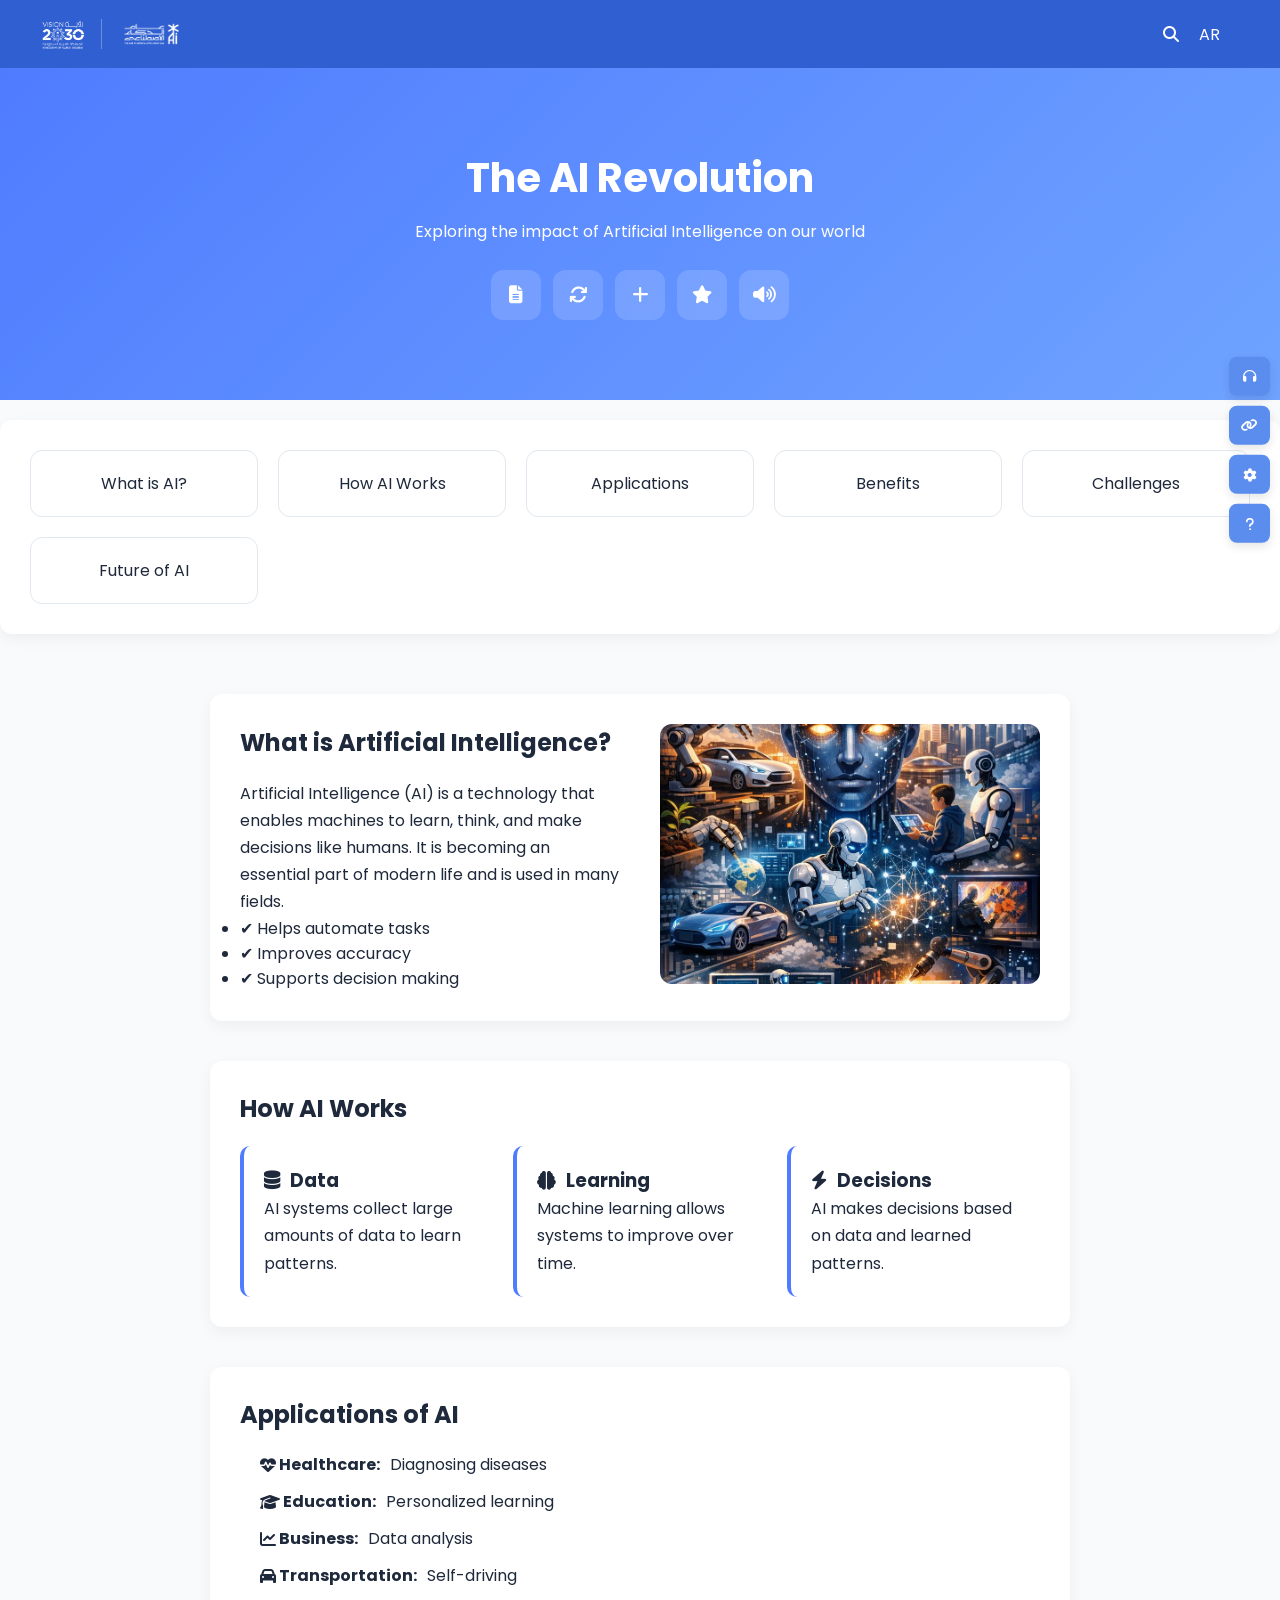
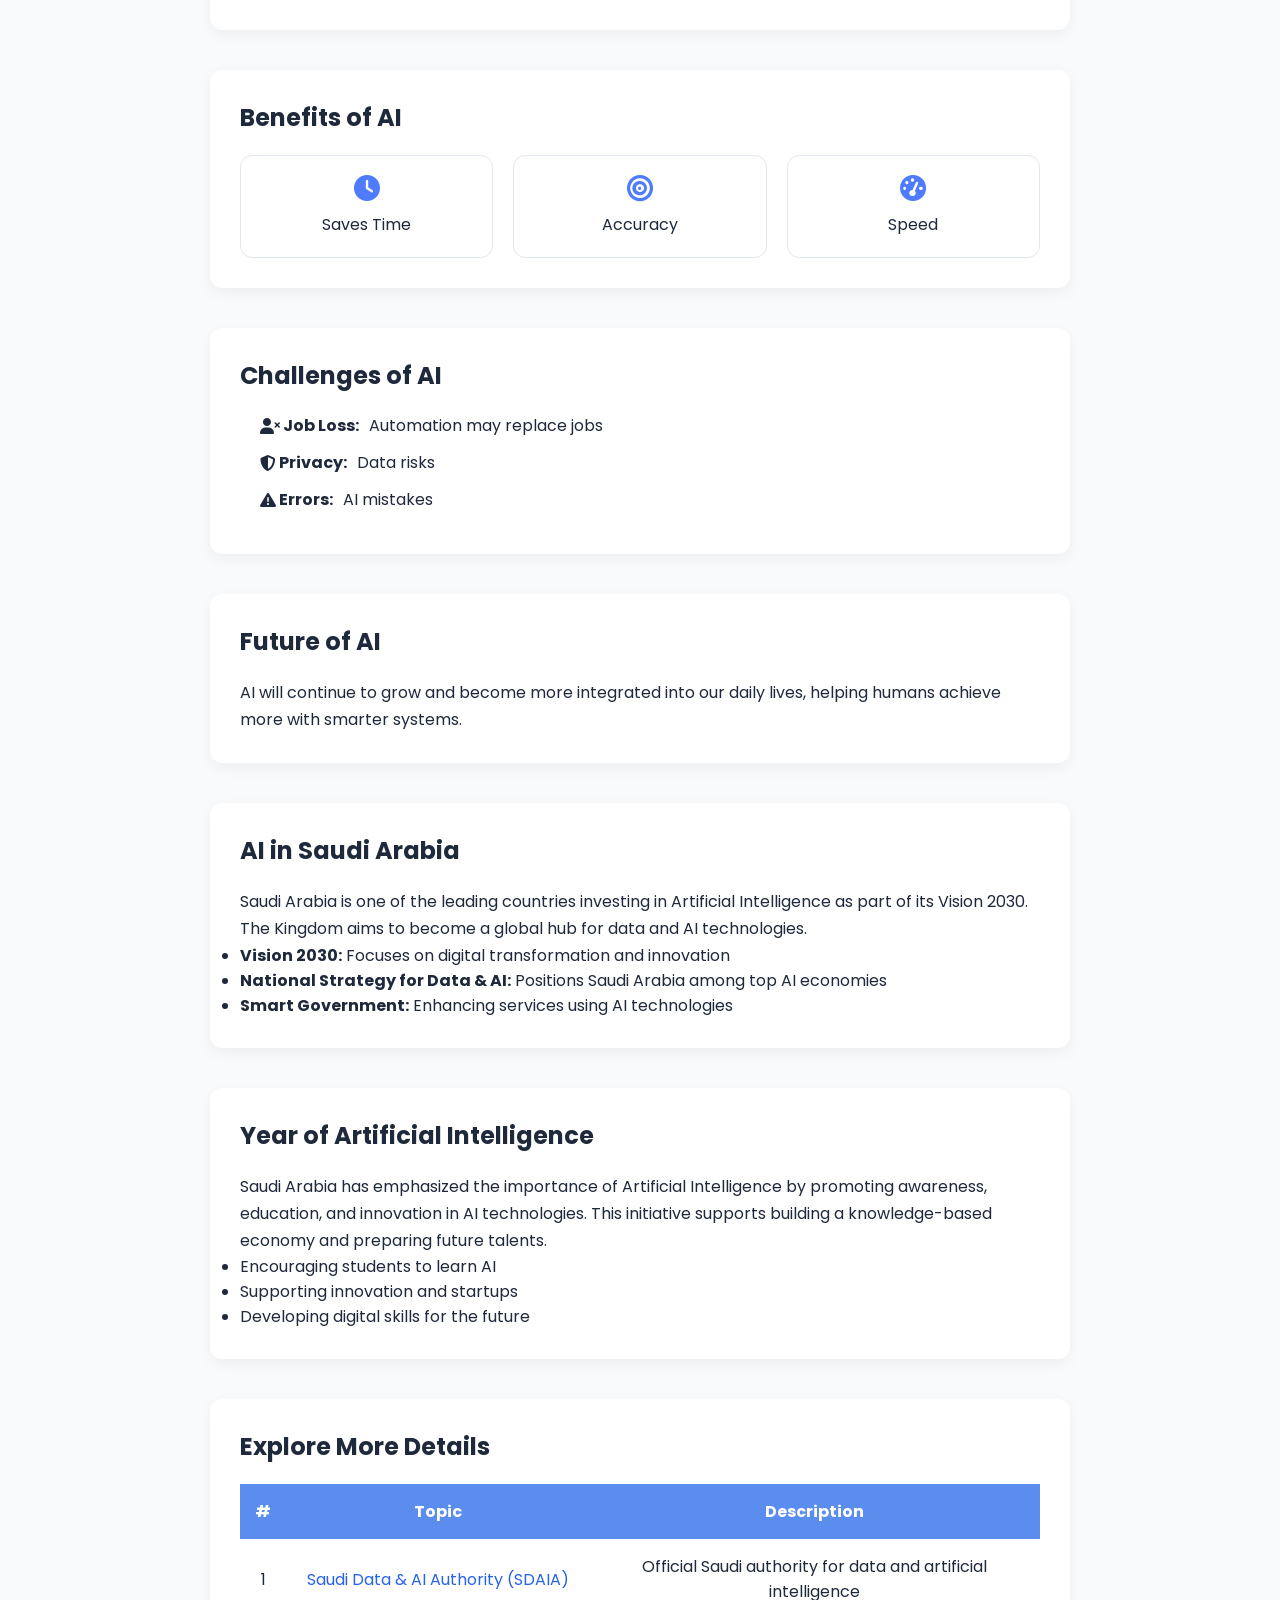
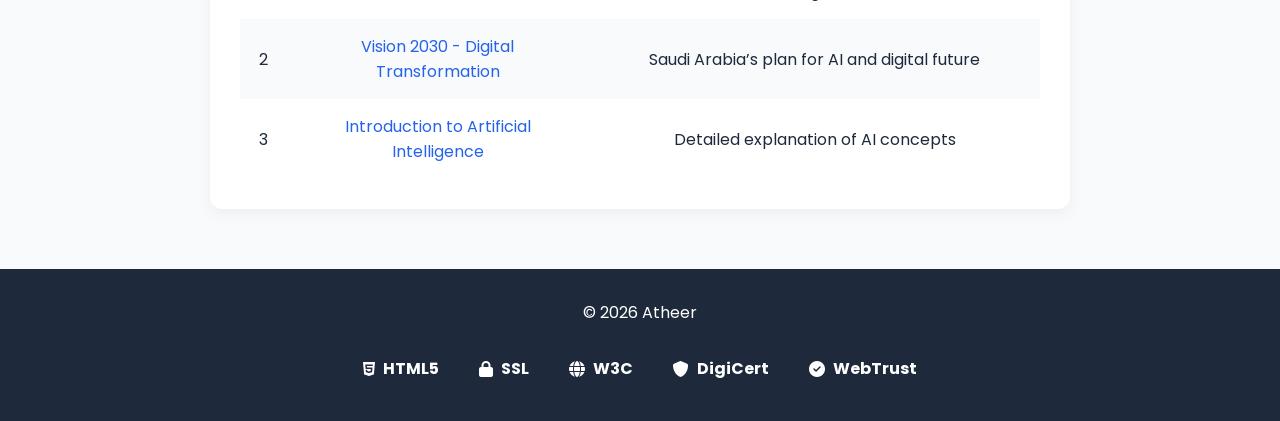
==== article/ai/index.html @ a0fbc79d "I completed the basic lap HTML_CSS modifications" ====
<!DOCTYPE html>
<html lang="en">
<head>
  <meta charset="UTF-8">
  <meta name="viewport" content="width=device-width, initial-scale=1.0">
  <title>The AI Revolution</title>

  <link href="https://fonts.googleapis.com/css2?family=Poppins:wght@300;600&display=swap" rel="stylesheet">
  <link rel="stylesheet" href="https://cdnjs.cloudflare.com/ajax/libs/font-awesome/6.5.0/css/all.min.css">
  <link rel="stylesheet" href="style.css">
</head>

<body>

<nav class="navbar">

  <!-- LEFT: Logos -->
  <div class="nav-left">

    <img src="images/vision-2030.png" class="logo vision">

    <span class="divider"></span>

    <img src="images/ai-logo.png" class="logo ai">
  </div>


  <!-- RIGHT -->
  <div class="nav-right">
        <span class="search">
  <i class="fas fa-search"></i>
</span>
    <span class="lang-toggle">AR</span>
    <div class="menu-icon"></div>
  </div>

</nav>
<!-- HERO -->
<header class="hero">
    <h1>The AI Revolution</h1>
  <p>Exploring the impact of Artificial Intelligence on our world</p>

<div class="toolbar">
<button><i class="fas fa-file-alt"></i></button>
<button><i class="fas fa-sync"></i></button>
<button><i class="fas fa-plus"></i></button>
<button><i class="fas fa-star"></i></button>
<button title="Play audio">
  <i class="fas fa-volume-up"></i>
</button>
</div>

  
</header>

<!-- CARDS (مختصر المقال) -->
<section class="cards">

  <div class="card">What is AI?</div>
  <div class="card">How AI Works</div>
  <div class="card">Applications</div>
  <div class="card">Benefits</div>
  <div class="card">Challenges</div>
  <div class="card">Future of AI</div>

</section>

<!-- CONTENT -->
<main>
    <h2 style="display:none;">AI Article Content</h2>
  <article>
  <!-- 🟣 INTRO (تعريف + صورة) -->
  <section class="intro">

    <div class="intro-text">
      <h2>What is Artificial Intelligence?</h2>
      <p>
        Artificial Intelligence (AI) is a technology that enables machines to
        learn, think, and make decisions like humans. It is becoming an essential
        part of modern life and is used in many fields.
      </p>

      <ul>
        <li>✔ Helps automate tasks</li>
        <li>✔ Improves accuracy</li>
        <li>✔ Supports decision making</li>
      </ul>
    </div>

    <div class="intro-img">
      <img src="images/Ai-photo.jpg" alt="AI illustration showing machine learning concept">
    </div>

  </section>


  <!-- 🟣 HOW AI WORKS -->
  <section class="info-section">
  <h2>How AI Works</h2>

  <div class="info-grid">

    <div class="info-box">
      <h3><i class="fas fa-database"></i> Data</h3>
      <p>AI systems collect large amounts of data to learn patterns.</p>
    </div>

    <div class="info-box">
      <h3><i class="fas fa-brain"></i> Learning</h3>
      <p>Machine learning allows systems to improve over time.</p>
    </div>

    <div class="info-box">
      <h3><i class="fas fa-bolt"></i> Decisions</h3>
      <p>AI makes decisions based on data and learned patterns.</p>
    </div>

  </div>
</section>


  <!-- 🟣 APPLICATIONS -->
<section class="list-section">
  <h2>Applications of AI</h2>

  <ul>
    <li><strong><i class="fas fa-heartbeat"></i> Healthcare:</strong> Diagnosing diseases</li>
    <li><strong><i class="fas fa-graduation-cap"></i> Education:</strong> Personalized learning</li>
    <li><strong><i class="fas fa-chart-line"></i> Business:</strong> Data analysis</li>
    <li><strong><i class="fas fa-car"></i> Transportation:</strong> Self-driving</li>
    </ul>
</section>


  <!-- 🟣 BENEFITS -->
  <section>
  <h2>Benefits of AI</h2>

  <div class="cards overview-cards">
    <div class="card">
      <i class="fas fa-clock"></i>
      <span>Saves Time</span>
    </div>

    <div class="card">
      <i class="fas fa-bullseye"></i>
      <span>Accuracy</span>
    </div>

    <div class="card">
      <i class="fas fa-tachometer-alt"></i>
      <span>Speed</span>
    </div>
  </div>
</section>


  <!-- 🟣 CHALLENGES -->
<section class="list-section">
  <h2>Challenges of AI</h2>

  <ul>
    <li><strong><i class="fas fa-user-times"></i> Job Loss:</strong> Automation may replace jobs</li>

<li><strong><i class="fas fa-shield-alt"></i> Privacy:</strong> Data risks</li>

<li><strong><i class="fas fa-exclamation-triangle"></i> Errors:</strong> AI mistakes</li>
  </ul>
</section>


  <!-- 🟣 FUTURE -->
  <section>
    <h2>Future of AI</h2>
    <p>
      AI will continue to grow and become more integrated into our daily lives,
      helping humans achieve more with smarter systems.
    </p>
  </section>

<section>
  <h2>AI in Saudi Arabia</h2>

  <p>
    Saudi Arabia is one of the leading countries investing in Artificial Intelligence
    as part of its Vision 2030. The Kingdom aims to become a global hub for data
    and AI technologies.
  </p>

  <ul>
    <li><strong>Vision 2030:</strong> Focuses on digital transformation and innovation</li>
    <li><strong>National Strategy for Data & AI:</strong> Positions Saudi Arabia among top AI economies</li>
    <li><strong>Smart Government:</strong> Enhancing services using AI technologies</li>
  </ul>
</section>

<section>
  <h2>Year of Artificial Intelligence</h2>

  <p>
    Saudi Arabia has emphasized the importance of Artificial Intelligence by
    promoting awareness, education, and innovation in AI technologies. This
    initiative supports building a knowledge-based economy and preparing future talents.
  </p>

  <ul>
    <li>Encouraging students to learn AI</li>
    <li>Supporting innovation and startups</li>
    <li>Developing digital skills for the future</li>
  </ul>
</section>

  <!-- 🟣 TABLE (مثل سدايا) -->
  <section class="table-section">

    <h2>Explore More Details</h2>

    <table>
      <thead>
        <tr>
          <th>#</th>
          <th>Topic</th>
          <th>Description</th>
        </tr>
      </thead>

      <tbody>
<tr>
  <td>1</td>
  <td>
    <a href="https://sdaia.gov.sa" target="_blank">
      Saudi Data & AI Authority (SDAIA)
    </a>
  </td>
  <td>Official Saudi authority for data and artificial intelligence</td>
</tr>

<tr>
  <td>2</td>
  <td>
    <a href="https://www.vision2030.gov.sa" target="_blank">
      Vision 2030 - Digital Transformation
    </a>
  </td>
  <td>Saudi Arabia’s plan for AI and digital future</td>
</tr>

<tr>
  <td>3</td>
  <td>
    <a href="ai-details.html">
      Introduction to Artificial Intelligence
    </a>
  </td>
  <td>Detailed explanation of AI concepts</td>
</tr>
      </tbody>
    </table>

  </section>
</article>
</main>



<!-- FOOTER -->
<footer>
  <p>© 2026 Atheer</p>
</footer>


<div class="sidebar">
<button><i class="fas fa-headphones"></i></button>
<button><i class="fas fa-link"></i></button>
<button><i class="fas fa-cog"></i></button>
<button><i class="fas fa-question"></i></button>
</div>

<div class="badges">
<div><i class="fab fa-html5"></i> HTML5</div>
<div><i class="fas fa-lock"></i> SSL</div>
<div><i class="fas fa-globe"></i> W3C</div>
<div><i class="fas fa-shield"></i> DigiCert</div>
<div><i class="fas fa-check-circle"></i> WebTrust</div>
</div>

<script src="script.js"></script>
</body>
</html>
---- article/ai/style.css ----
/* =============================== */
/* RESET */
/* =============================== */
*{
  margin:0;
  padding:0;
  box-sizing:border-box;
}

/* =============================== */
/* BODY */
/* =============================== */
body{
  font-family:'Poppins', sans-serif;
  background:#f8fafc;
  color:#1e293b;
}

/* =============================== */
/* NAVBAR */
/* =============================== */
.navbar{
  background:#2f5fd0;
  box-shadow:0 4px 10px rgba(0,0,0,0.1);
  display:flex;
  align-items:center;
  justify-content:space-between;
  padding:14px 40px;
}

.nav-left{
  display:flex;
  align-items:center;
  gap:14px;
}

.logo{
  object-fit:contain;
  filter: brightness(0) invert(1);
}

.logo.vision{ height:34px; }
.logo.ai{ height:40px; }

.divider{
  width:1px;
  height:30px;
  background:rgba(255,255,255,0.3);
}

.nav-right{
  display:flex;
  align-items:center;
  gap:20px;
  color:white;
}

.search{
  display:flex;
  align-items:center;
  cursor:pointer;
}

.search i{
  color:white;
}

/* =============================== */
/* HERO */
/* =============================== */
.hero{
  position:relative;
  background:linear-gradient(135deg, #4f7cff, #6fa3ff);
  color:white;
  text-align:center;
  padding:80px 20px;
}

.hero h1{
  font-size:40px;
  margin-bottom:10px;
  transition:0.3s;
  cursor:pointer;
}

.hero h1:hover{
  color:#1f63d0;
}

/* =============================== */
/* TOOLBAR */
/* =============================== */
/* نفس تصميم السايدبار */
.toolbar{
  display:flex;
  justify-content:center;
  gap:12px;
  margin-top:25px;
}
.toolbar button{
  width:50px;
  height:50px;
  background:rgba(255,255,255,0.15);
  backdrop-filter:blur(10px);
  border-radius:12px;
  border:none;
  cursor:pointer;
  transition:0.3s;

  display:flex;
  align-items:center;
  justify-content:center;
}
/* الأيقونات */
.toolbar i{
  font-size:18px;
  color:white;
}

/* hover نفس السايدبار */
.toolbar button:hover{
  background:rgba(255,255,255,0.3);
  transform:translateY(-3px) scale(1.05);
}
/* =============================== */
/* CARDS */
/* =============================== */
.cards{
  display:grid;
  grid-template-columns:repeat(auto-fit,minmax(200px,1fr));
  gap:20px;
  margin-top:20px;
}

.card{
  background:#ffffff;
  border:1px solid #e2e8f0;
  padding:20px;
  border-radius:12px;
  text-align:center;
  transition:0.3s;

  display:flex;
  flex-direction:column;
  align-items:center;
  gap:10px;
}

.card:hover{
  transform:translateY(-5px);
}

.card i{
  font-size:26px;
  color:#4f7cff;
  transition:0.3s;
}

.card:hover i{
  transform:scale(1.1);
}

/* =============================== */
/* MAIN */
/* =============================== */
main{
  max-width:900px;
  margin:auto;
  padding:20px;
}

/* =============================== */
/* SECTION (موحد بدل تكرار) */
/* =============================== */
section{
  background:white;
  padding:30px;
  border-radius:12px;
  margin-bottom:40px;
  box-shadow:0 5px 15px rgba(0,0,0,0.05);
}

h2{
  margin-bottom:20px;
}

p{
  line-height:1.7;
}

/* =============================== */
/* INTRO */
/* =============================== */
.intro{
  display:flex;
  align-items:center;
  justify-content:space-between;
  gap:40px;
  flex-wrap:wrap;
}

.intro-text,
.intro-img{
  flex:1;
}

.intro-img img{
  width:100%;
  max-width:450px;
  height:260px;
  object-fit:cover;
  border-radius:12px;
}

/* =============================== */
/* INFO GRID */
/* =============================== */
.info-grid{
  display:grid;
  grid-template-columns:repeat(auto-fit,minmax(250px,1fr));
  gap:20px;
}

.info-box{
  background:#ffffff;
  padding:20px;
  border-radius:10px;
  border-left:4px solid #4f7cff;
}

.info-box h3{
  display:flex;
  align-items:center;
  gap:10px;
}

/* =============================== */
/* LIST */
/* =============================== */
.list-section ul{
  margin-top:10px;
  padding-left:20px;
}

.list-section li{
  display:flex;
  align-items:center;
  gap:10px;
  margin-bottom:12px;
}

/* =============================== */
/* TABLE */
/* =============================== */
.table-section{
  margin-top:40px;
}

table{
  width:100%;
  border-collapse:collapse;
  margin-top:20px;
}

thead{
  background:#5b8def;
  color:white;
}

th, td{
  padding:15px;
  text-align:center;
}

tbody tr:nth-child(even){
  background:#f8fafc;
}

a{
  color:#2563eb;
  text-decoration:none;
  transition:0.3s;
}

a:hover{
  color:#1d4ed8;
}

/* =============================== */
/* IMAGE */
/* =============================== */
.image-section{
  padding:40px;
  text-align:center;
}

.image-section img{
  width:100%;
  max-width:700px;
  height:400px;
  object-fit:cover;
  border-radius:12px;
  transition:0.4s;
}

.image-section img:hover{
  transform:scale(1.05);
}

/* =============================== */
/* SIDEBAR */
/* =============================== */
.sidebar{
  position:fixed;
  right:10px;
  top:50%;
  transform:translateY(-50%);
  display:flex;
  flex-direction:column;
  gap:10px;
}

.sidebar button{
  background:#5b8def;
  color:white;
  border:none;
  padding:12px;
  border-radius:8px;
  cursor:pointer;
  box-shadow:0 4px 10px rgba(0,0,0,0.1);
}

.sidebar button:hover{
  background:#2f5fd0;
}

/* =============================== */
/* FOOTER + BADGES */
/* =============================== */
footer{
  background:#1e293b;
  color:white;
  text-align:center;
  padding:30px 20px 10px;
}

.badges{
  display:flex;
  justify-content:center;
  gap:40px;
  padding:20px 0 40px;
  background:#1e293b;
  color:white;
  font-weight:bold;
  flex-wrap:wrap;
  
  border-radius:0; /* يلغي التدوير */
}


.badges div{
  display:flex;
  align-items:center;
  gap:8px;
}

/* =============================== */
/* ICON FIX */
/* =============================== */
i{
  display:inline-block;
  vertical-align:middle;
  
}

@media (max-width:768px){

  .intro{
    flex-direction:column;
    text-align:center;
  }

  .cards{
    grid-template-columns:1fr;
  }

  .navbar{
    padding:10px 20px;
  }

  .hero h1{
    font-size:26px;
  }

  .hero p{
    font-size:14px;
  }

  section{
    padding:20px;
  }
}
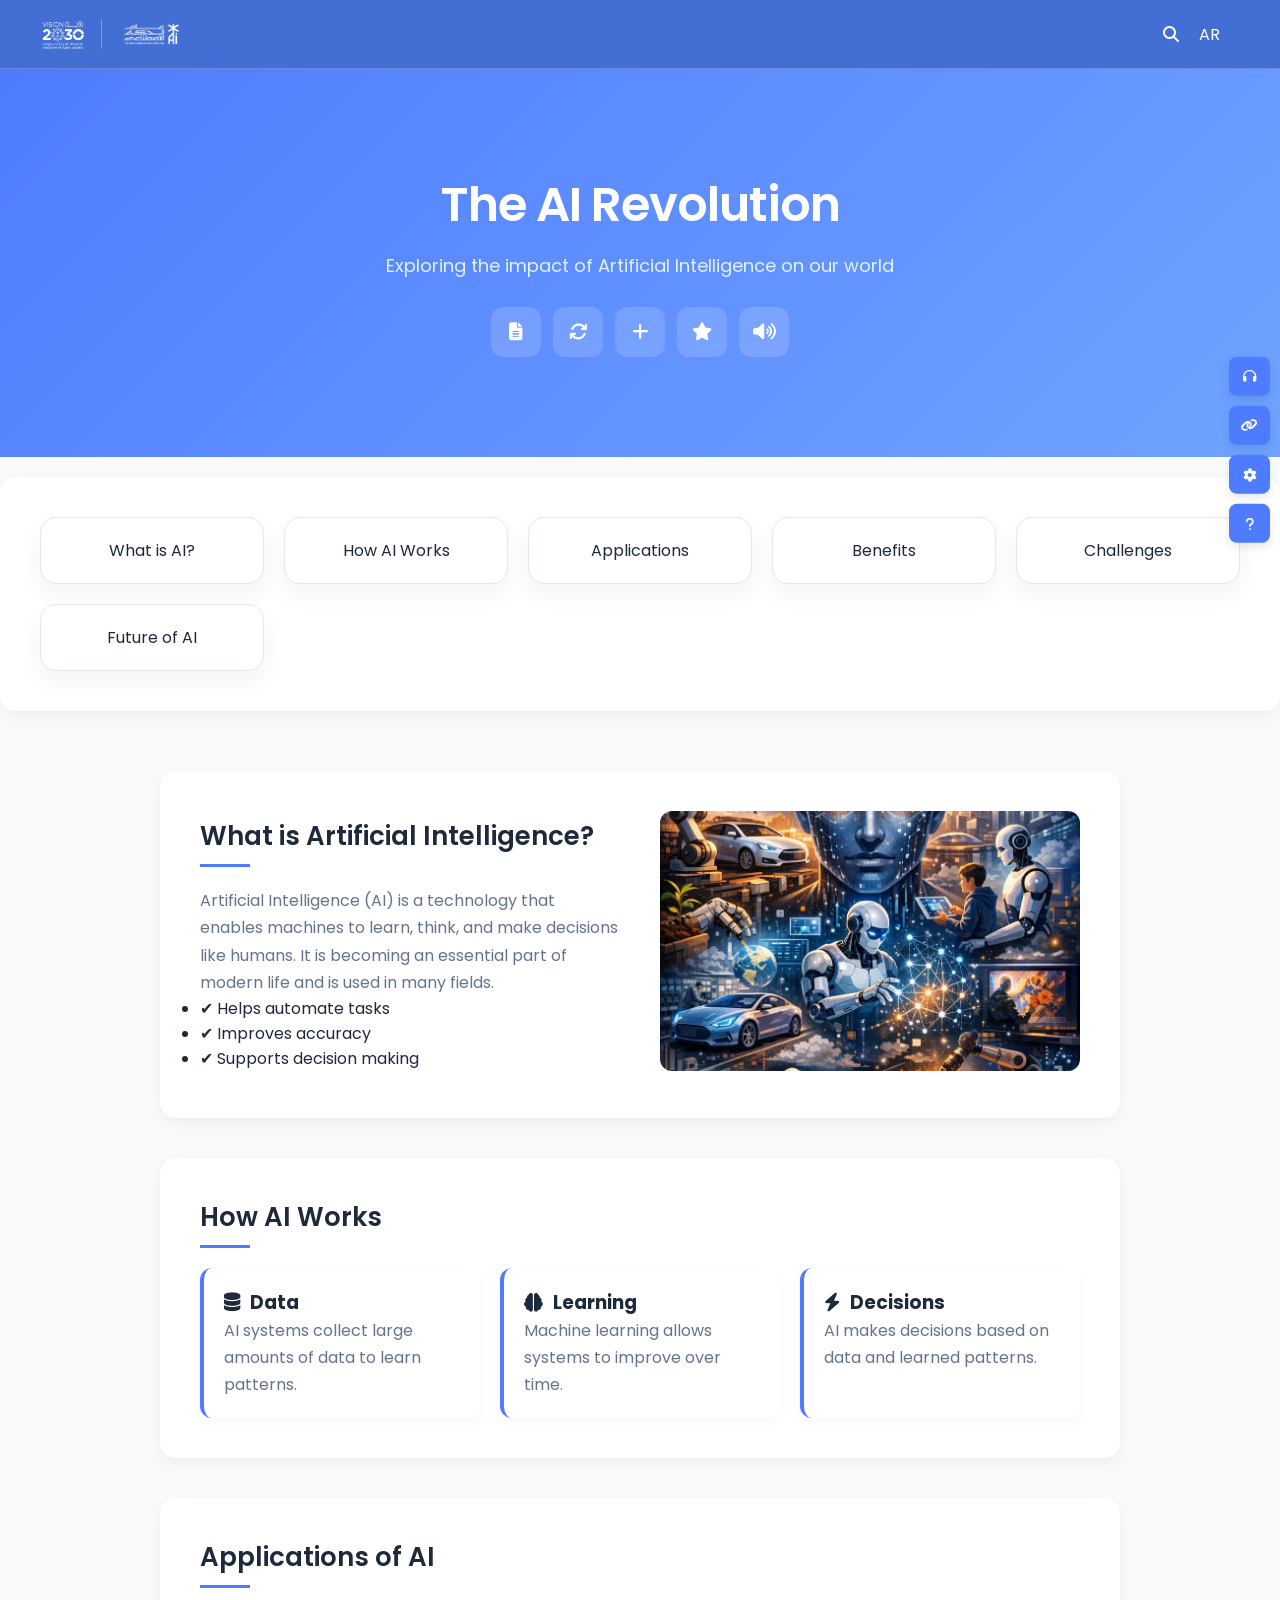
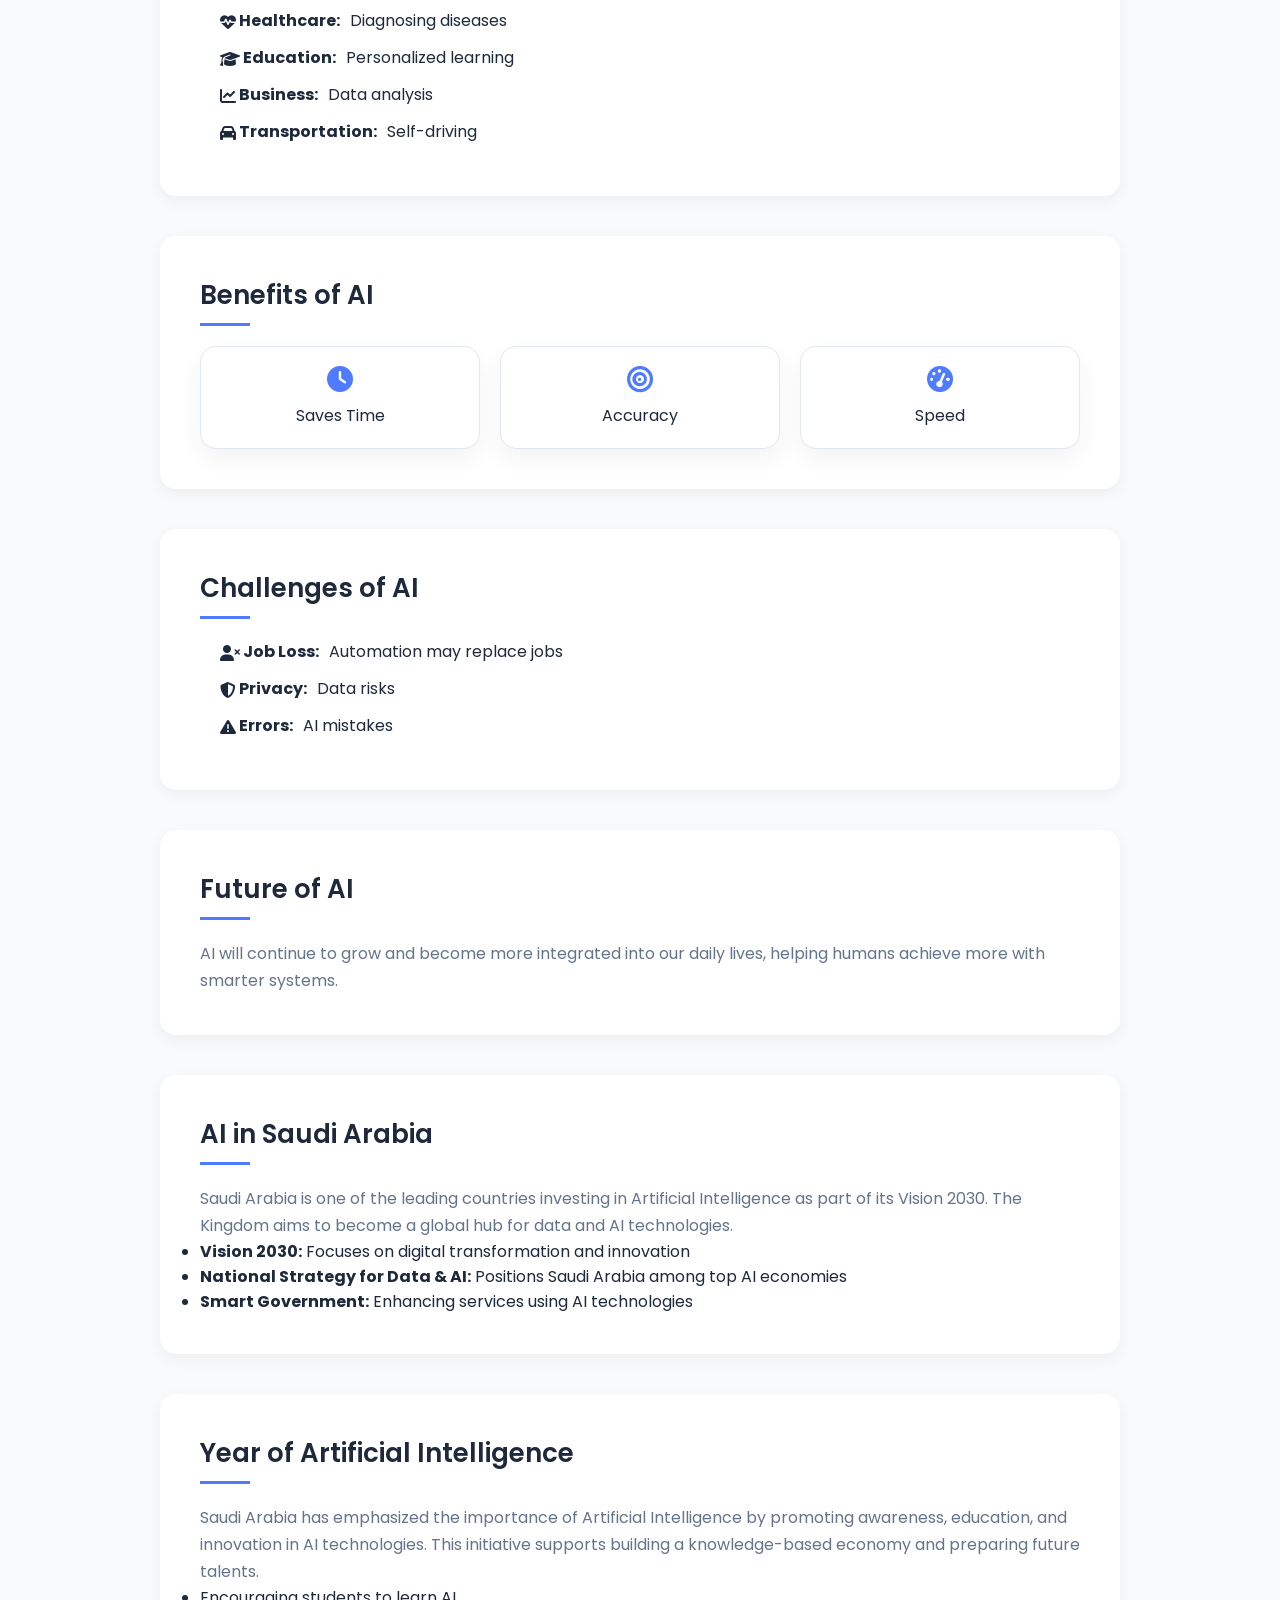
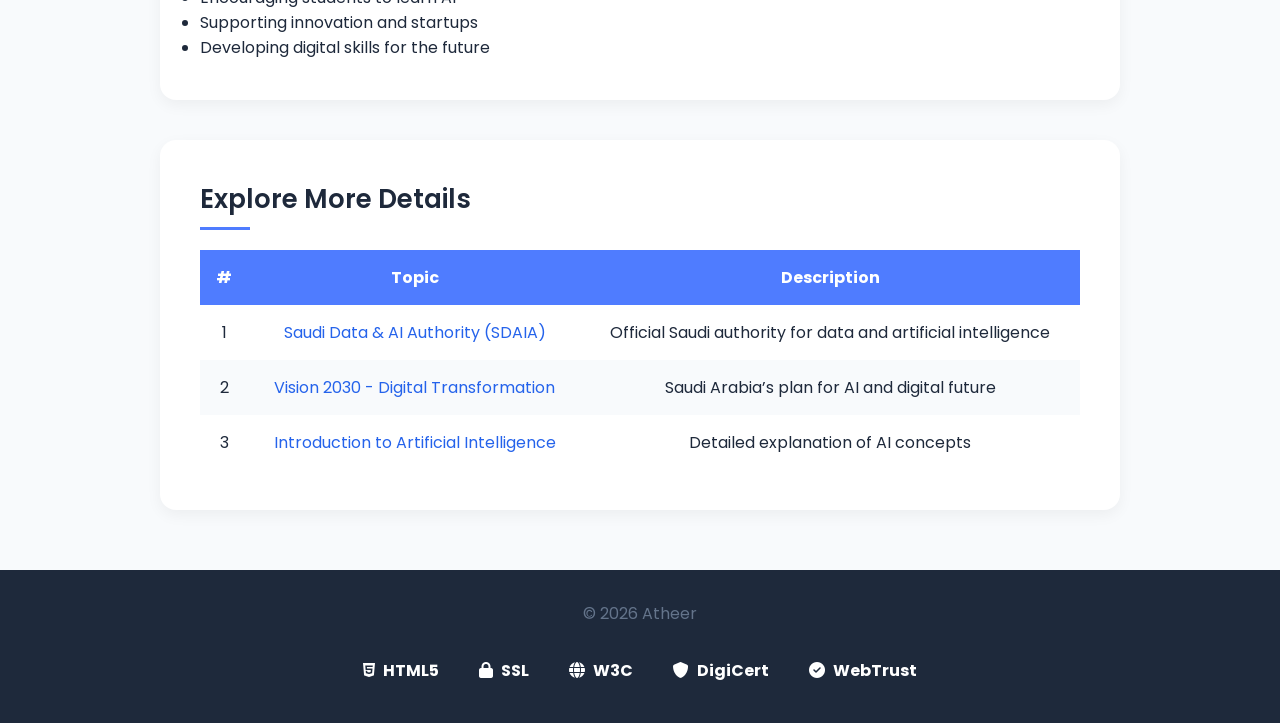
==== commit be3905e2: "Final CV project: added download CV button, fixed file paths, improved layout, and completed HTML/CS" ====
--- a/article/ai/index.html
+++ b/article/ai/index.html
@@ -69,7 +69,7 @@
 <main>
     <h2 style="display:none;">AI Article Content</h2>
   <article>
-  <!-- 🟣 INTRO (تعريف + صورة) -->
+  <!-- INTRO (تعريف + صورة) -->
   <section class="intro">
 
     <div class="intro-text">
@@ -94,7 +94,7 @@
   </section>
 
 
-  <!-- 🟣 HOW AI WORKS -->
+  <!--  HOW AI WORKS -->
   <section class="info-section">
   <h2>How AI Works</h2>
 
@@ -119,7 +119,7 @@
 </section>
 
 
-  <!-- 🟣 APPLICATIONS -->
+  <!--  APPLICATIONS -->
 <section class="list-section">
   <h2>Applications of AI</h2>
 
@@ -132,7 +132,7 @@
 </section>
 
 
-  <!-- 🟣 BENEFITS -->
+  <!--  BENEFITS -->
   <section>
   <h2>Benefits of AI</h2>
 
@@ -155,7 +155,7 @@
 </section>
 
 
-  <!-- 🟣 CHALLENGES -->
+  <!--  CHALLENGES -->
 <section class="list-section">
   <h2>Challenges of AI</h2>
 
@@ -169,7 +169,7 @@
 </section>
 
 
-  <!-- 🟣 FUTURE -->
+  <!--  FUTURE -->
   <section>
     <h2>Future of AI</h2>
     <p>
@@ -210,7 +210,7 @@
   </ul>
 </section>
 
-  <!-- 🟣 TABLE (مثل سدايا) -->
+  <!--  TABLE  -->
   <section class="table-section">
 
     <h2>Explore More Details</h2>
--- a/article/ai/style.css
+++ b/article/ai/style.css
@@ -8,19 +8,40 @@
 }
 
 /* =============================== */
+/* ROOT  */
+/* =============================== */
+:root{
+  --primary:#4f7cff;
+  --primary-soft:#dbeafe;
+  --primary-dark:#2f5fd0;
+
+  --bg:#f8fafc;
+  --card:#ffffff;
+  --border:#e2e8f0;
+
+  --text:#1e293b;
+  --text-light:#64748b;
+
+  --footer:#1e293b;
+}
+
+/* =============================== */
 /* BODY */
 /* =============================== */
 body{
   font-family:'Poppins', sans-serif;
-  background:#f8fafc;
-  color:#1e293b;
+  background:var(--bg);
+  color:var(--text);
 }
 
 /* =============================== */
 /* NAVBAR */
 /* =============================== */
 .navbar{
-  background:#2f5fd0;
+  background:rgba(47,95,208,0.9);
+  backdrop-filter:blur(10px);
+  border-bottom:1px solid rgba(255,255,255,0.2);
+
   box-shadow:0 4px 10px rgba(0,0,0,0.1);
   display:flex;
   align-items:center;
@@ -73,11 +94,13 @@
   background:linear-gradient(135deg, #4f7cff, #6fa3ff);
   color:white;
   text-align:center;
-  padding:80px 20px;
+  padding:100px 20px;
 }
 
 .hero h1{
-  font-size:40px;
+  font-size:48px;
+  font-weight:600;
+  letter-spacing:-1px;
   margin-bottom:10px;
   transition:0.3s;
   cursor:pointer;
@@ -87,16 +110,21 @@
   color:#1f63d0;
 }
 
+.hero p{
+  font-size:18px;
+  color:#e0f2fe;
+}
+
 /* =============================== */
 /* TOOLBAR */
 /* =============================== */
-/* نفس تصميم السايدبار */
 .toolbar{
   display:flex;
   justify-content:center;
   gap:12px;
   margin-top:25px;
 }
+
 .toolbar button{
   width:50px;
   height:50px;
@@ -111,17 +139,17 @@
   align-items:center;
   justify-content:center;
 }
-/* الأيقونات */
+
 .toolbar i{
   font-size:18px;
   color:white;
 }
 
-/* hover نفس السايدبار */
 .toolbar button:hover{
   background:rgba(255,255,255,0.3);
   transform:translateY(-3px) scale(1.05);
 }
+
 /* =============================== */
 /* CARDS */
 /* =============================== */
@@ -133,10 +161,10 @@
 }
 
 .card{
-  background:#ffffff;
-  border:1px solid #e2e8f0;
+  background:var(--card);
+  border:1px solid var(--border);
   padding:20px;
-  border-radius:12px;
+  border-radius:16px;
   text-align:center;
   transition:0.3s;
 
@@ -144,15 +172,18 @@
   flex-direction:column;
   align-items:center;
   gap:10px;
+
+  box-shadow:0 10px 25px rgba(0,0,0,0.05);
 }
 
 .card:hover{
-  transform:translateY(-5px);
+  transform:translateY(-5px) scale(1.02);
+  box-shadow:0 15px 30px rgba(0,0,0,0.08);
 }
 
 .card i{
   font-size:26px;
-  color:#4f7cff;
+  color:var(--primary);
   transition:0.3s;
 }
 
@@ -164,28 +195,31 @@
 /* MAIN */
 /* =============================== */
 main{
-  max-width:900px;
+  max-width:1000px;
   margin:auto;
   padding:20px;
 }
 
 /* =============================== */
-/* SECTION (موحد بدل تكرار) */
+/* SECTION */
 /* =============================== */
 section{
   background:white;
-  padding:30px;
-  border-radius:12px;
+  padding:40px;
+  border-radius:16px;
   margin-bottom:40px;
   box-shadow:0 5px 15px rgba(0,0,0,0.05);
 }
 
 h2{
   margin-bottom:20px;
+  font-size:26px;
+  font-weight:600;
 }
 
 p{
   line-height:1.7;
+  color:var(--text-light);
 }
 
 /* =============================== */
@@ -222,10 +256,17 @@
 }
 
 .info-box{
-  background:#ffffff;
+  background:var(--card);
   padding:20px;
-  border-radius:10px;
-  border-left:4px solid #4f7cff;
+  border-radius:12px;
+  border-left:4px solid var(--primary);
+
+  box-shadow:0 5px 15px rgba(0,0,0,0.03);
+  transition:0.3s;
+}
+
+.info-box:hover{
+  transform:translateY(-4px);
 }
 
 .info-box h3{
@@ -263,7 +304,7 @@
 }
 
 thead{
-  background:#5b8def;
+  background:var(--primary);
   color:white;
 }
 
@@ -321,7 +362,7 @@
 }
 
 .sidebar button{
-  background:#5b8def;
+  background:var(--primary);
   color:white;
   border:none;
   padding:12px;
@@ -331,14 +372,14 @@
 }
 
 .sidebar button:hover{
-  background:#2f5fd0;
+  background:var(--primary-dark);
 }
 
 /* =============================== */
 /* FOOTER + BADGES */
 /* =============================== */
 footer{
-  background:#1e293b;
+  background:var(--footer);
   color:white;
   text-align:center;
   padding:30px 20px 10px;
@@ -349,14 +390,12 @@
   justify-content:center;
   gap:40px;
   padding:20px 0 40px;
-  background:#1e293b;
+  background:var(--footer);
   color:white;
   font-weight:bold;
   flex-wrap:wrap;
-  
-  border-radius:0; /* يلغي التدوير */
-}
-
+  border-radius:0;
+}
 
 .badges div{
   display:flex;
@@ -370,10 +409,12 @@
 i{
   display:inline-block;
   vertical-align:middle;
-  
-}
-
-@media (max-width:768px){
+}
+
+/* =============================== */
+/* RESPONSIVE */
+/* =============================== */
+@media (max-width:480px){
 
   .intro{
     flex-direction:column;
@@ -389,7 +430,12 @@
   }
 
   .hero h1{
-    font-size:26px;
+    font-size:22px;
+  }
+  
+  .toolbar button{
+    width:40px;
+    height:40px;
   }
 
   .hero p{
@@ -399,4 +445,31 @@
   section{
     padding:20px;
   }
+}
+
+@keyframes fadeIn{
+  from{
+    opacity:0;
+    transform:translateY(20px);
+  }
+  to{
+    opacity:1;
+    transform:translateY(0);
+  }
+}
+
+section{
+  animation:fadeIn 0.6s ease;
+}
+
+h2::after{
+  content:"";
+  display:block;
+  width:50px;
+  height:3px;
+  background:var(--primary);
+  margin-top:8px;
+}
+button:focus{
+  outline:2px solid #fff;
 }
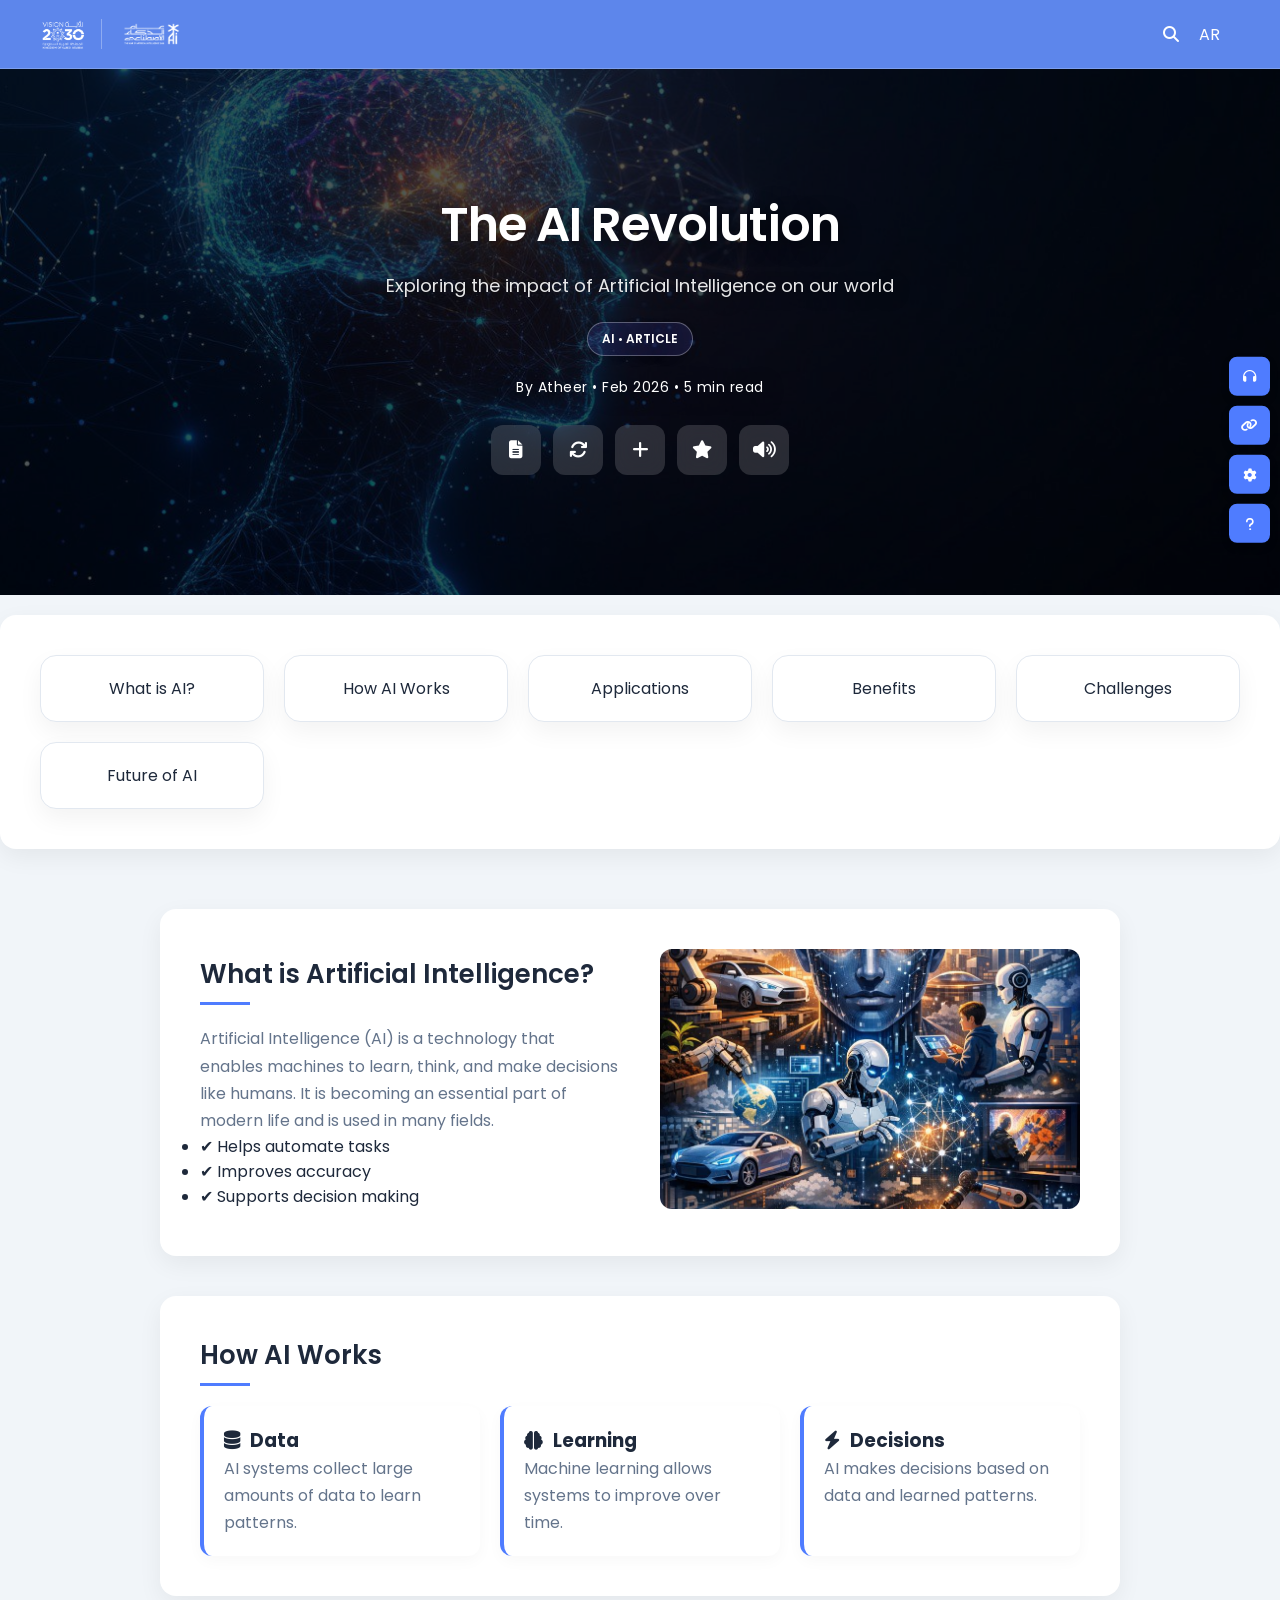
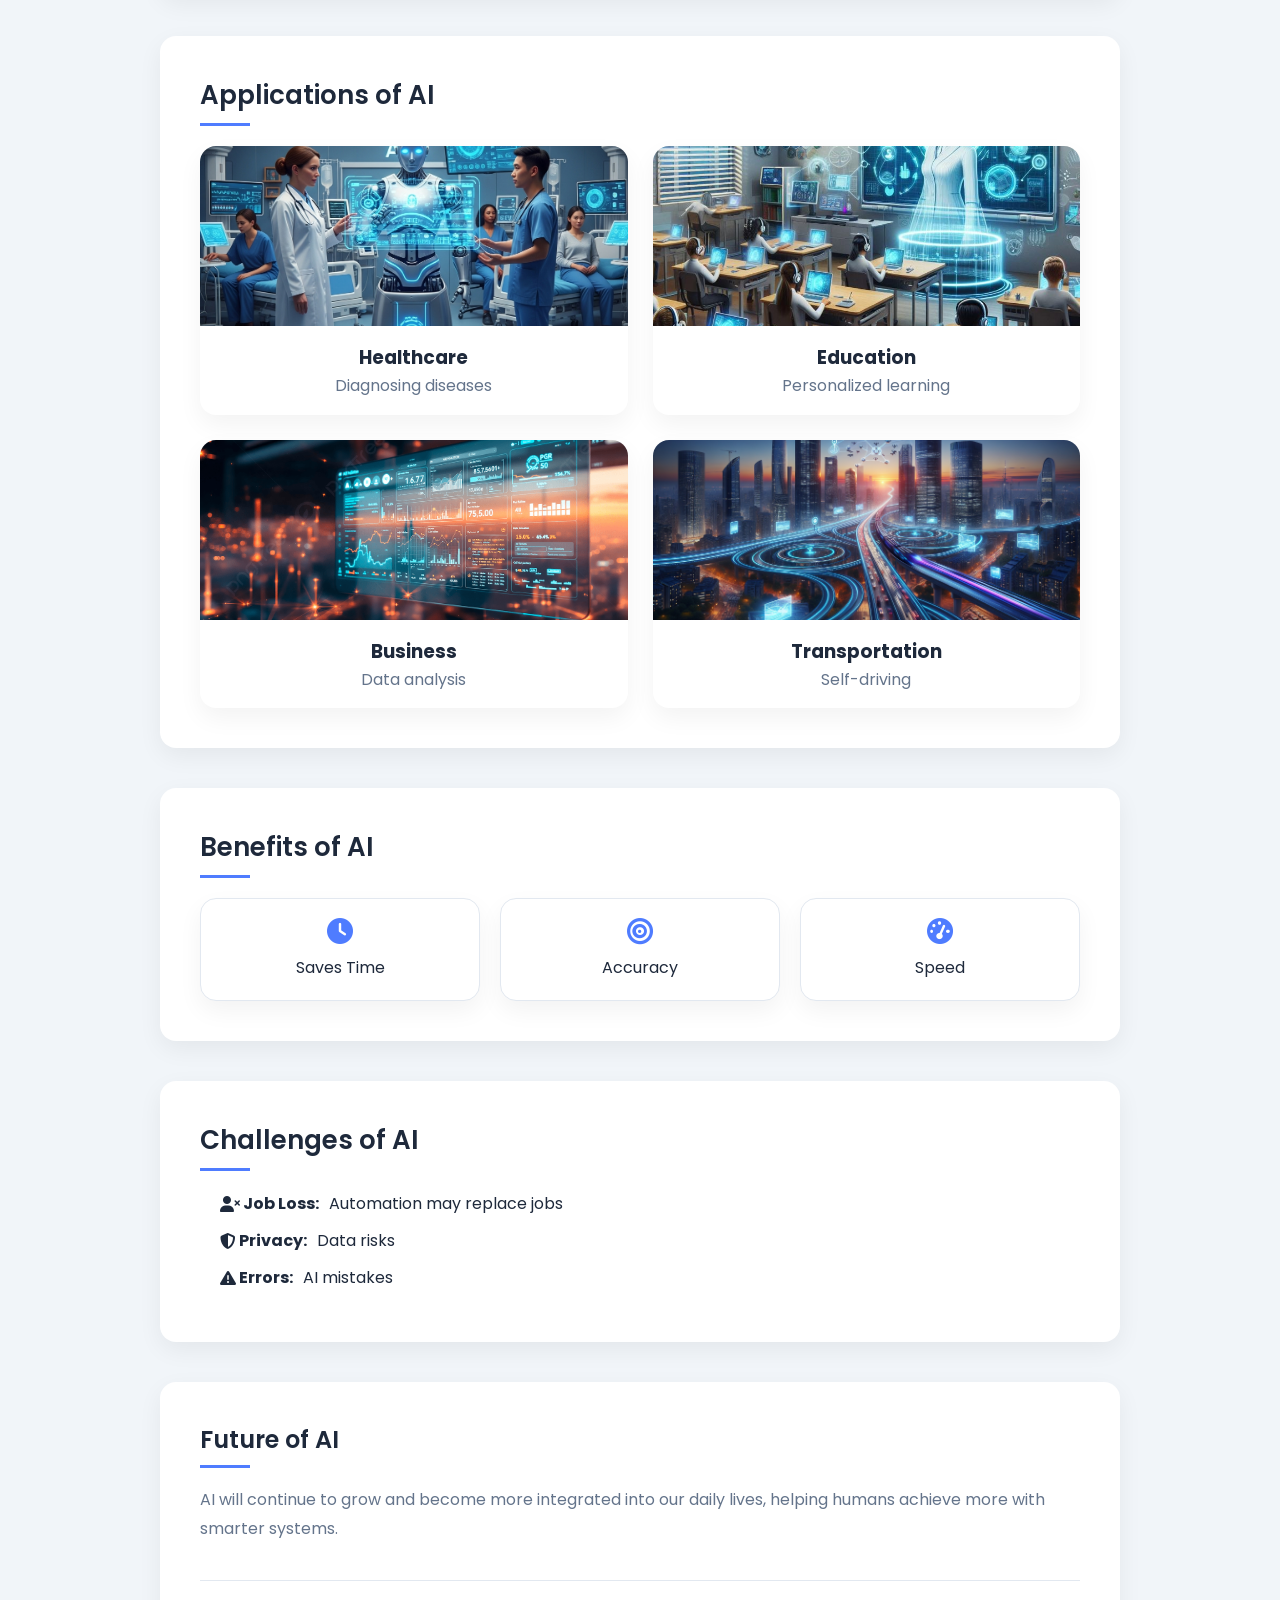
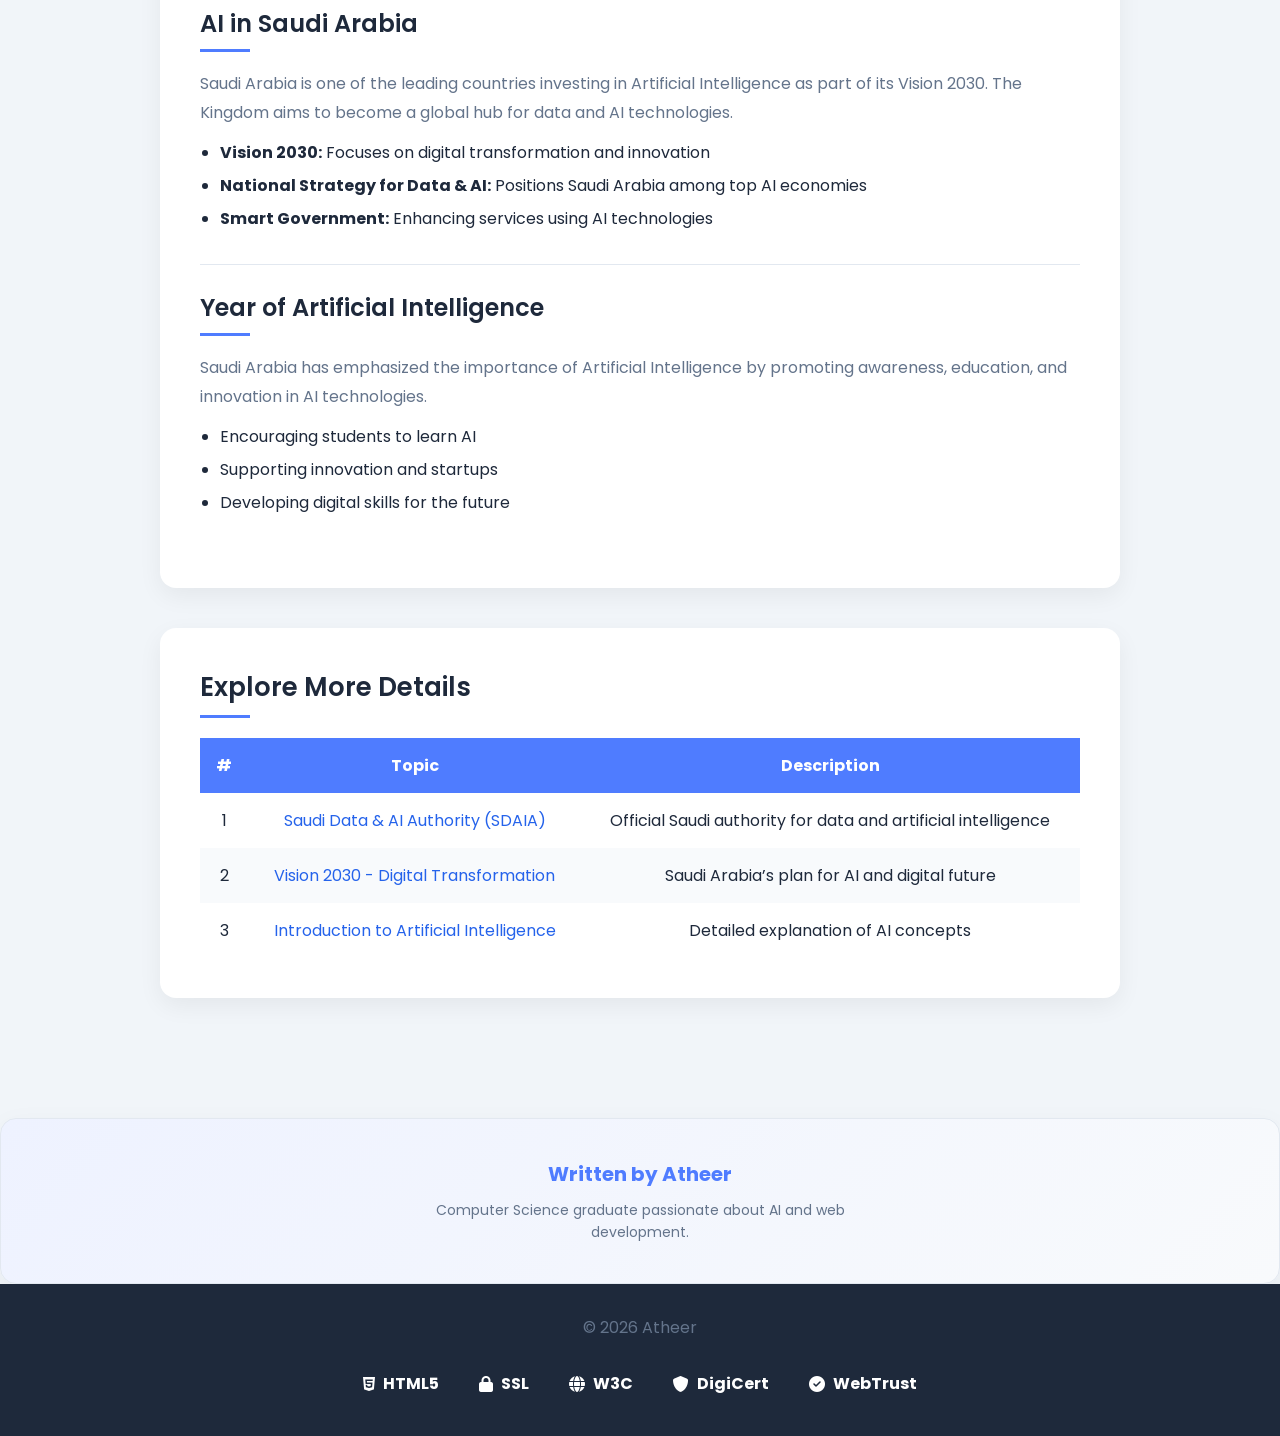
==== commit 75aa5746: "Improve UI design: enhance hero readability, refine author section layout, update color scheme, and " ====
--- a/article/ai/index.html
+++ b/article/ai/index.html
@@ -7,7 +7,7 @@
 
   <link href="https://fonts.googleapis.com/css2?family=Poppins:wght@300;600&display=swap" rel="stylesheet">
   <link rel="stylesheet" href="https://cdnjs.cloudflare.com/ajax/libs/font-awesome/6.5.0/css/all.min.css">
-  <link rel="stylesheet" href="style.css">
+  <link rel="stylesheet" href="./style.css">
 </head>
 
 <body>
@@ -35,11 +35,18 @@
   </div>
 
 </nav>
+
 <!-- HERO -->
 <header class="hero">
-    <h1>The AI Revolution</h1>
-  <p>Exploring the impact of Artificial Intelligence on our world</p>
-
+<h1>The AI Revolution</h1>
+
+<p class="subtitle">
+  Exploring the impact of Artificial Intelligence on our world
+</p>
+<p class="badge">AI • ARTICLE</p>
+  <p class="article-meta">
+  By Atheer • Feb 2026 • 5 min read
+</p>
 <div class="toolbar">
 <button><i class="fas fa-file-alt"></i></button>
 <button><i class="fas fa-sync"></i></button>
@@ -120,17 +127,37 @@
 
 
   <!--  APPLICATIONS -->
-<section class="list-section">
+<section class="apps-section">
   <h2>Applications of AI</h2>
 
-  <ul>
-    <li><strong><i class="fas fa-heartbeat"></i> Healthcare:</strong> Diagnosing diseases</li>
-    <li><strong><i class="fas fa-graduation-cap"></i> Education:</strong> Personalized learning</li>
-    <li><strong><i class="fas fa-chart-line"></i> Business:</strong> Data analysis</li>
-    <li><strong><i class="fas fa-car"></i> Transportation:</strong> Self-driving</li>
-    </ul>
-</section>
-
+  <div class="apps-grid">
+
+    <div class="app-card">
+      <img src="images/healthcare.jpg" alt="AI in Healthcare">
+      <h3>Healthcare</h3>
+      <p>Diagnosing diseases</p>
+    </div>
+
+    <div class="app-card">
+      <img src="images/education.jpg" alt="AI in Education">
+      <h3>Education</h3>
+      <p>Personalized learning</p>
+    </div>
+
+    <div class="app-card">
+      <img src="images/business.jpg" alt="AI in Business">
+      <h3>Business</h3>
+      <p>Data analysis</p>
+    </div>
+
+    <div class="app-card">
+      <img src="images/transport.jpg" alt="AI in Transportation">
+      <h3>Transportation</h3>
+      <p>Self-driving</p>
+    </div>
+
+  </div>
+</section>
 
   <!--  BENEFITS -->
   <section>
@@ -169,47 +196,46 @@
 </section>
 
 
-  <!--  FUTURE -->
-  <section>
+  <section class="combined-card">
+
+  <div class="card-block">
     <h2>Future of AI</h2>
     <p>
       AI will continue to grow and become more integrated into our daily lives,
       helping humans achieve more with smarter systems.
     </p>
-  </section>
-
-<section>
-  <h2>AI in Saudi Arabia</h2>
-
-  <p>
-    Saudi Arabia is one of the leading countries investing in Artificial Intelligence
-    as part of its Vision 2030. The Kingdom aims to become a global hub for data
-    and AI technologies.
-  </p>
-
-  <ul>
-    <li><strong>Vision 2030:</strong> Focuses on digital transformation and innovation</li>
-    <li><strong>National Strategy for Data & AI:</strong> Positions Saudi Arabia among top AI economies</li>
-    <li><strong>Smart Government:</strong> Enhancing services using AI technologies</li>
-  </ul>
-</section>
-
-<section>
-  <h2>Year of Artificial Intelligence</h2>
-
-  <p>
-    Saudi Arabia has emphasized the importance of Artificial Intelligence by
-    promoting awareness, education, and innovation in AI technologies. This
-    initiative supports building a knowledge-based economy and preparing future talents.
-  </p>
-
-  <ul>
-    <li>Encouraging students to learn AI</li>
-    <li>Supporting innovation and startups</li>
-    <li>Developing digital skills for the future</li>
-  </ul>
-</section>
-
+  </div>
+
+  <div class="card-block">
+    <h2>AI in Saudi Arabia</h2>
+    <p>
+      Saudi Arabia is one of the leading countries investing in Artificial Intelligence
+      as part of its Vision 2030. The Kingdom aims to become a global hub for data
+      and AI technologies.
+    </p>
+
+    <ul>
+      <li><strong>Vision 2030:</strong> Focuses on digital transformation and innovation</li>
+      <li><strong>National Strategy for Data & AI:</strong> Positions Saudi Arabia among top AI economies</li>
+      <li><strong>Smart Government:</strong> Enhancing services using AI technologies</li>
+    </ul>
+  </div>
+
+  <div class="card-block">
+    <h2>Year of Artificial Intelligence</h2>
+    <p>
+      Saudi Arabia has emphasized the importance of Artificial Intelligence by
+      promoting awareness, education, and innovation in AI technologies.
+    </p>
+
+    <ul>
+      <li>Encouraging students to learn AI</li>
+      <li>Supporting innovation and startups</li>
+      <li>Developing digital skills for the future</li>
+    </ul>
+  </div>
+
+</section>
   <!--  TABLE  -->
   <section class="table-section">
 
@@ -262,12 +288,15 @@
 </main>
 
 
+<div class="author-box">
+  <h3>Written by Atheer</h3>
+  <p>Computer Science graduate passionate about AI and web development.</p>
+</div>
 
 <!-- FOOTER -->
 <footer>
   <p>© 2026 Atheer</p>
 </footer>
-
 
 <div class="sidebar">
 <button><i class="fas fa-headphones"></i></button>
--- a/article/ai/style.css
+++ b/article/ai/style.css
@@ -31,6 +31,7 @@
 body{
   font-family:'Poppins', sans-serif;
   background:var(--bg);
+  background:#f1f5f9; 
   color:var(--text);
 }
 
@@ -38,7 +39,7 @@
 /* NAVBAR */
 /* =============================== */
 .navbar{
-  background:rgba(47,95,208,0.9);
+  background:rgba(77, 123, 233, 0.9);
   backdrop-filter:blur(10px);
   border-bottom:1px solid rgba(255,255,255,0.2);
 
@@ -91,10 +92,13 @@
 /* =============================== */
 .hero{
   position:relative;
-  background:linear-gradient(135deg, #4f7cff, #6fa3ff);
+  background-image: url("images/hero-ai.jpg");
+  background-size: cover;
+  background-position: center;
+  background-repeat: no-repeat;
   color:white;
   text-align:center;
-  padding:100px 20px;
+  padding:120px 20px;
 }
 
 .hero h1{
@@ -106,14 +110,22 @@
   cursor:pointer;
 }
 
-.hero h1:hover{
-  color:#1f63d0;
-}
-
-.hero p{
-  font-size:18px;
-  color:#e0f2fe;
-}
+.hero::before{
+  content:"";
+  position:absolute;
+  inset:0;
+  background:rgba(0,0,0,0.65);
+}
+
+.hero h1,
+.hero p,
+.toolbar{
+  position:relative;
+  z-index:2;
+  color:#ffffff;
+  text-shadow:0 4px 20px rgba(0,0,0,0.6);
+}
+
 
 /* =============================== */
 /* TOOLBAR */
@@ -472,4 +484,155 @@
 }
 button:focus{
   outline:2px solid #fff;
+}
+
+.apps-grid{
+  display:grid;
+  grid-template-columns:repeat(2, 1fr);
+  gap:25px;
+}
+
+.app-card{
+  background:white;
+  border-radius:16px;
+  overflow:hidden;
+  box-shadow:0 10px 25px rgba(0,0,0,0.05);
+  transition:0.3s;
+  text-align:center;
+}
+
+.app-card img{
+  width:100%;
+  height:180px;
+  object-fit:cover;
+}
+
+.app-card h3{
+  margin-top:10px;
+}
+
+.app-card p{
+  padding:0 10px 15px;
+}
+
+.app-card:hover{
+  transform:translateY(-6px);
+}
+
+img{
+  transition:0.4s;
+}
+
+img:hover{
+  transform:scale(1.05);
+}
+
+.card-block{
+  padding-bottom:25px;
+  margin-bottom:25px;
+  border-bottom:1px solid #e2e8f0;
+  transition:0.3s;
+}
+
+.card-block:last-child{
+  border-bottom:none;
+  margin-bottom:0;
+}
+.card-block h2{
+  margin-bottom:8px;
+  font-size:24px;
+}
+.card-block h2::after{
+  content:"";
+  display:block;
+  width:50px;
+  height:3px;
+  background:var(--primary);
+  margin-top:8px;
+  margin-bottom:18px; 
+}
+.card-block p{
+  margin-bottom:12px;
+  line-height:1.8;
+  color:var(--text-light);
+}
+.card-block ul{
+  padding-left:20px;
+  margin-top:10px;
+}
+
+.card-block li{
+  margin-bottom:8px;
+}
+.card-block:hover{
+  transform:translateX(5px);
+}
+.card,
+.combined-card,
+section{
+  background:#ffffff;
+}
+section{
+  box-shadow:0 8px 25px rgba(0,0,0,0.06);
+}
+.article-meta{
+  margin-top:10px;
+  font-size:14px;
+  color:#cbd5f5;
+  letter-spacing:0.5px;
+}
+.badge{
+  display:inline-block;
+  margin-top:20px;  
+  margin-bottom:10px; 
+
+  background:rgba(99,102,241,0.15);
+  color:#e0e7ff;
+  border:1px solid rgba(255,255,255,0.3);
+
+  padding:6px 14px;
+  border-radius:999px;
+  font-size:12px;
+  font-weight:600;
+}
+.subtitle{
+  font-size:18px;
+  opacity:0.9;
+  color:#e2e8f0;
+  text-shadow:0 2px 10px rgba(0,0,0,0.5);
+}
+.author-box h3{
+  font-size:20px;
+  margin-bottom:8px;
+  color:var(--primary);
+}
+
+.author-box p{
+  font-size:14px;
+  color:var(--text-light);
+  line-height:1.6;
+}
+
+
+.author-box{
+  background:linear-gradient(135deg, #eef2ff, #f8fafc);
+  padding:40px;
+  border-radius:16px;
+  margin-top:60px;
+
+  text-align:center;
+
+  border:1px solid var(--border);
+  box-shadow:0 10px 30px rgba(0,0,0,0.05);
+}
+
+.author-box h3{
+  margin-bottom:10px;
+  color:var(--primary);
+}
+
+.author-box p{
+  max-width:500px;
+  margin:auto;
+  color:var(--text-light);
 }
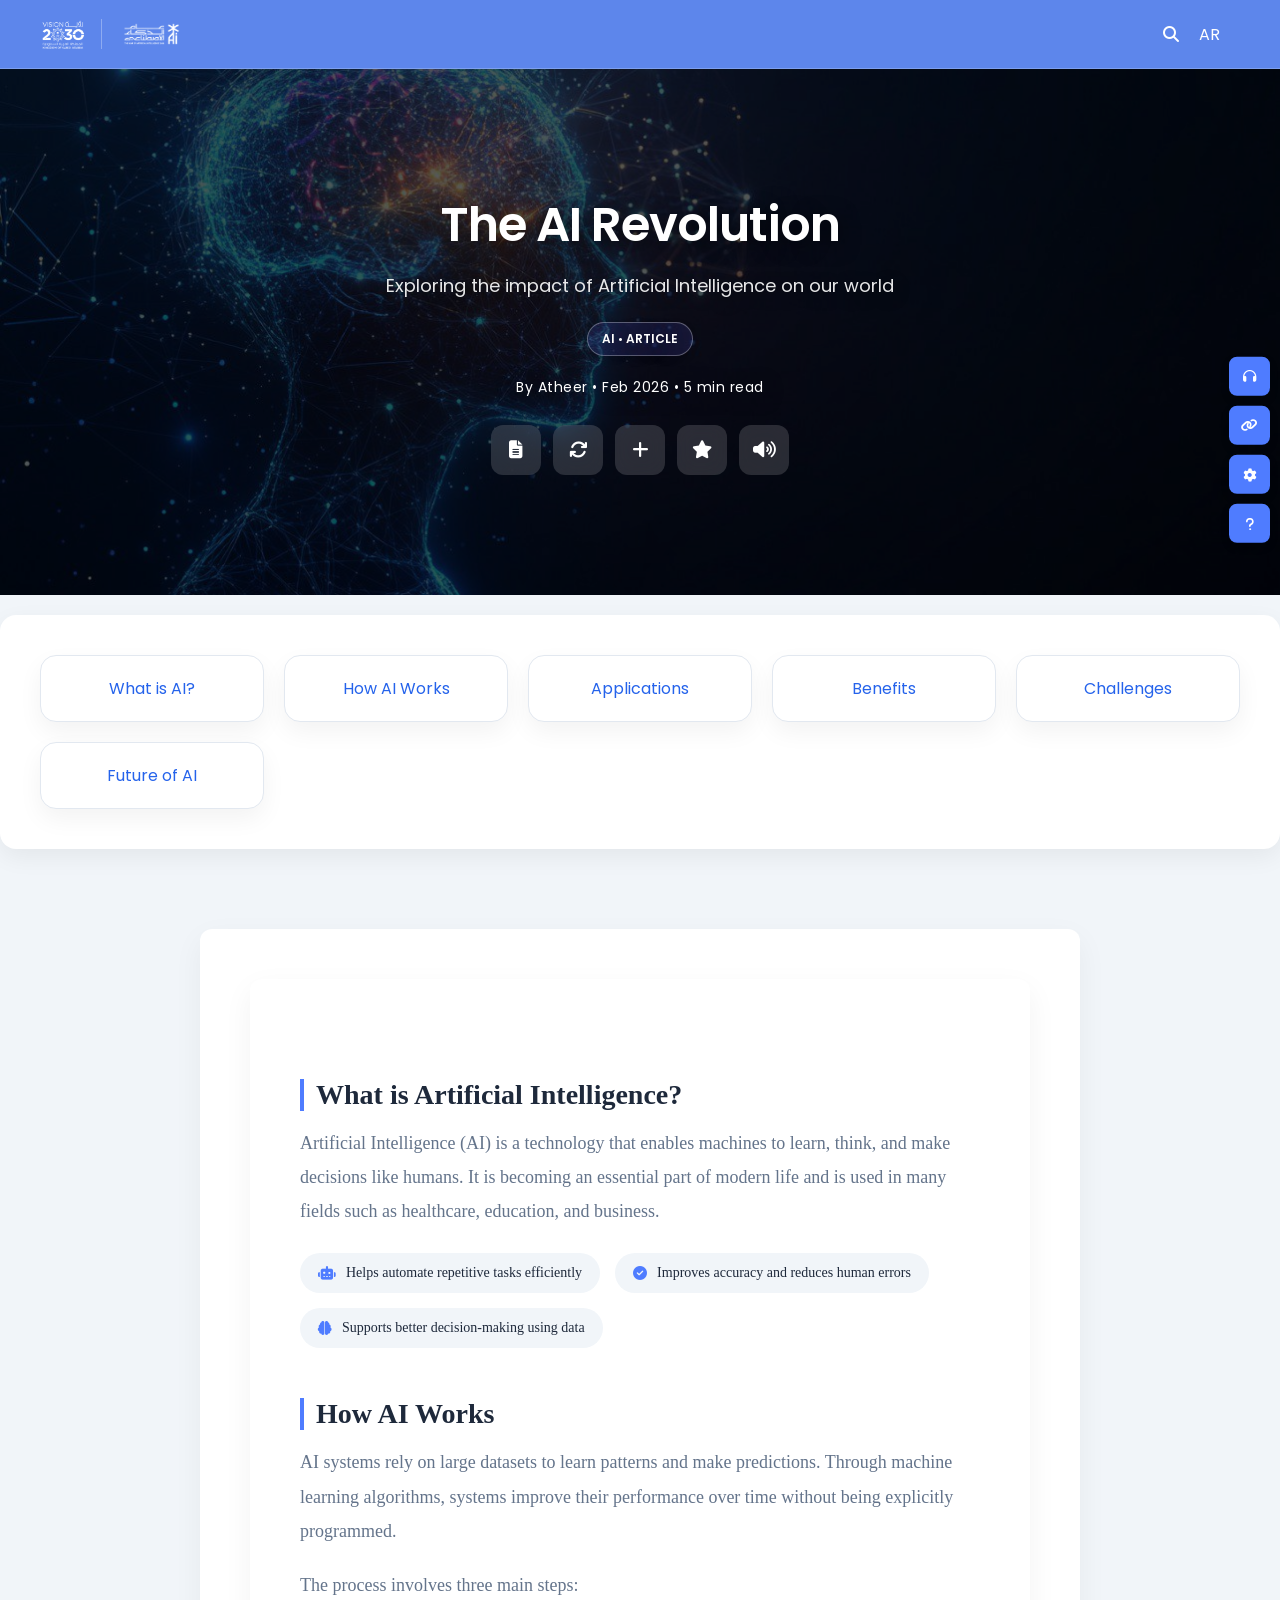
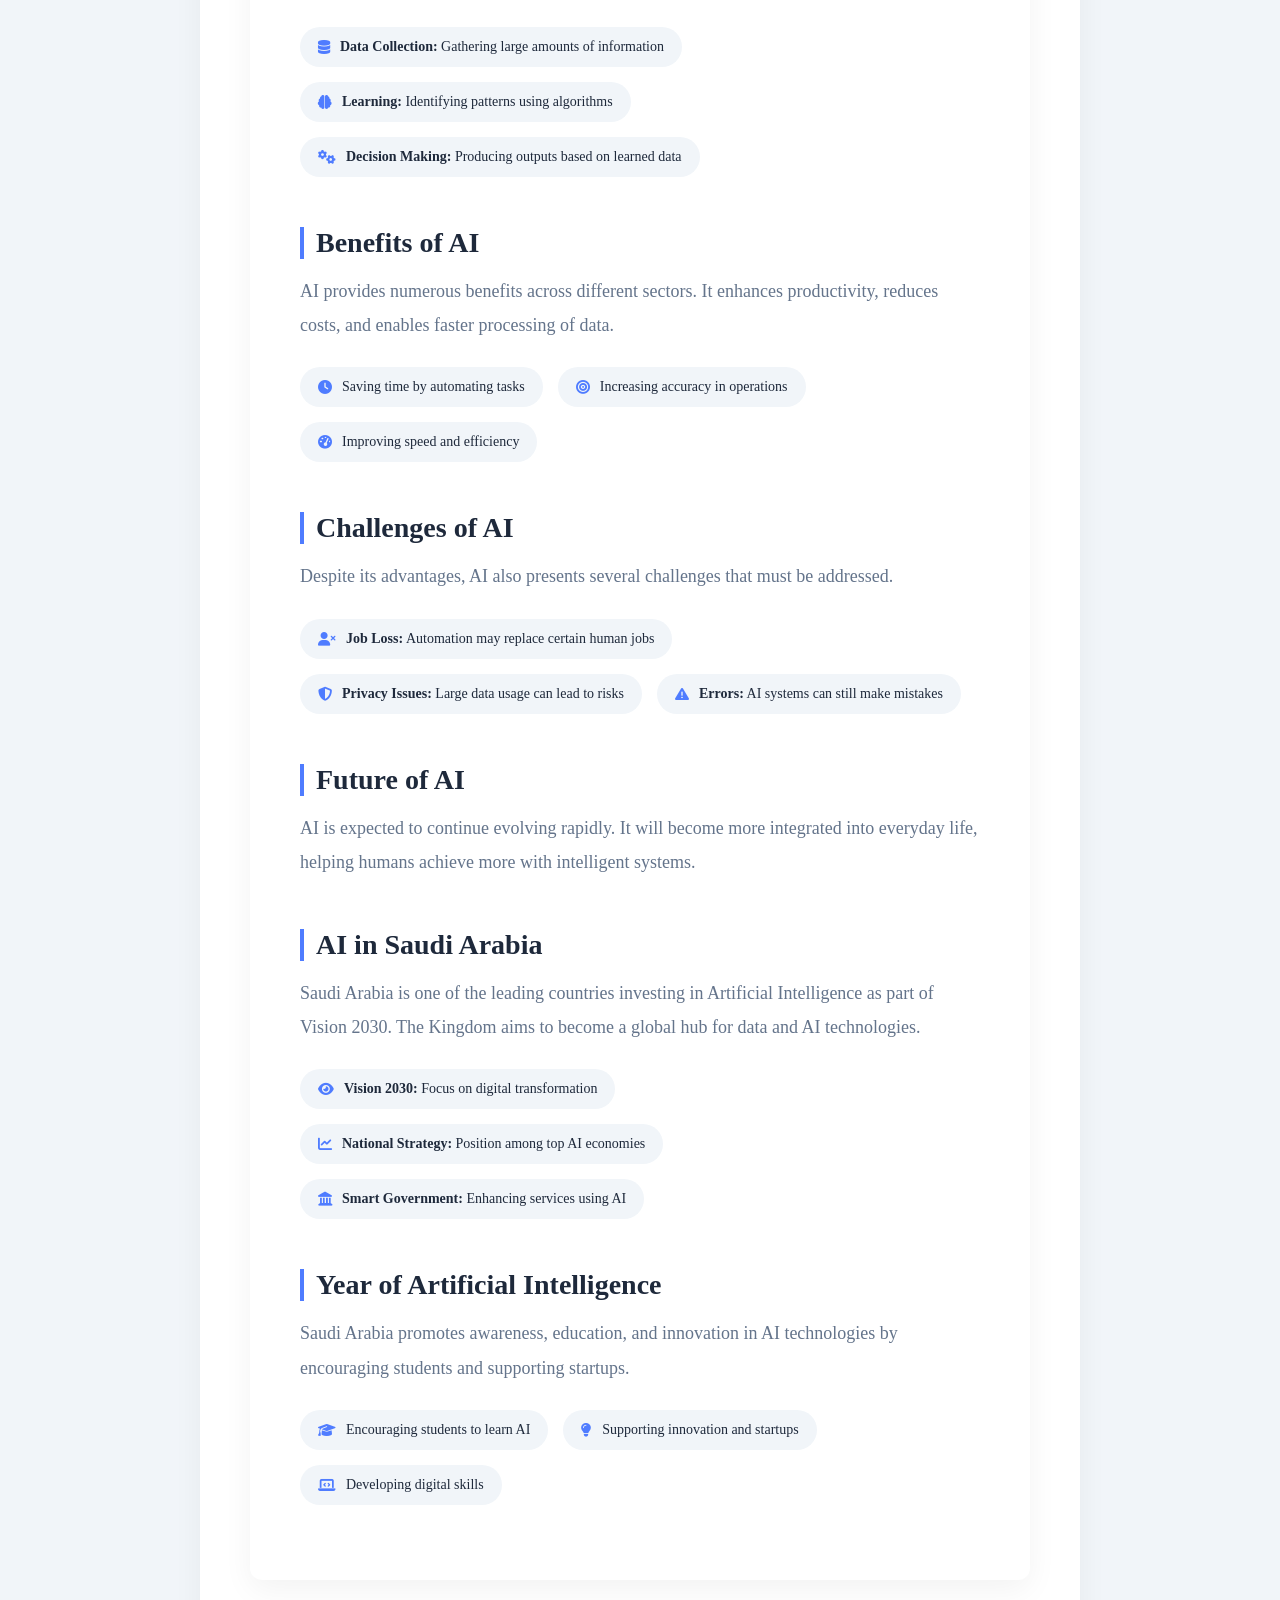
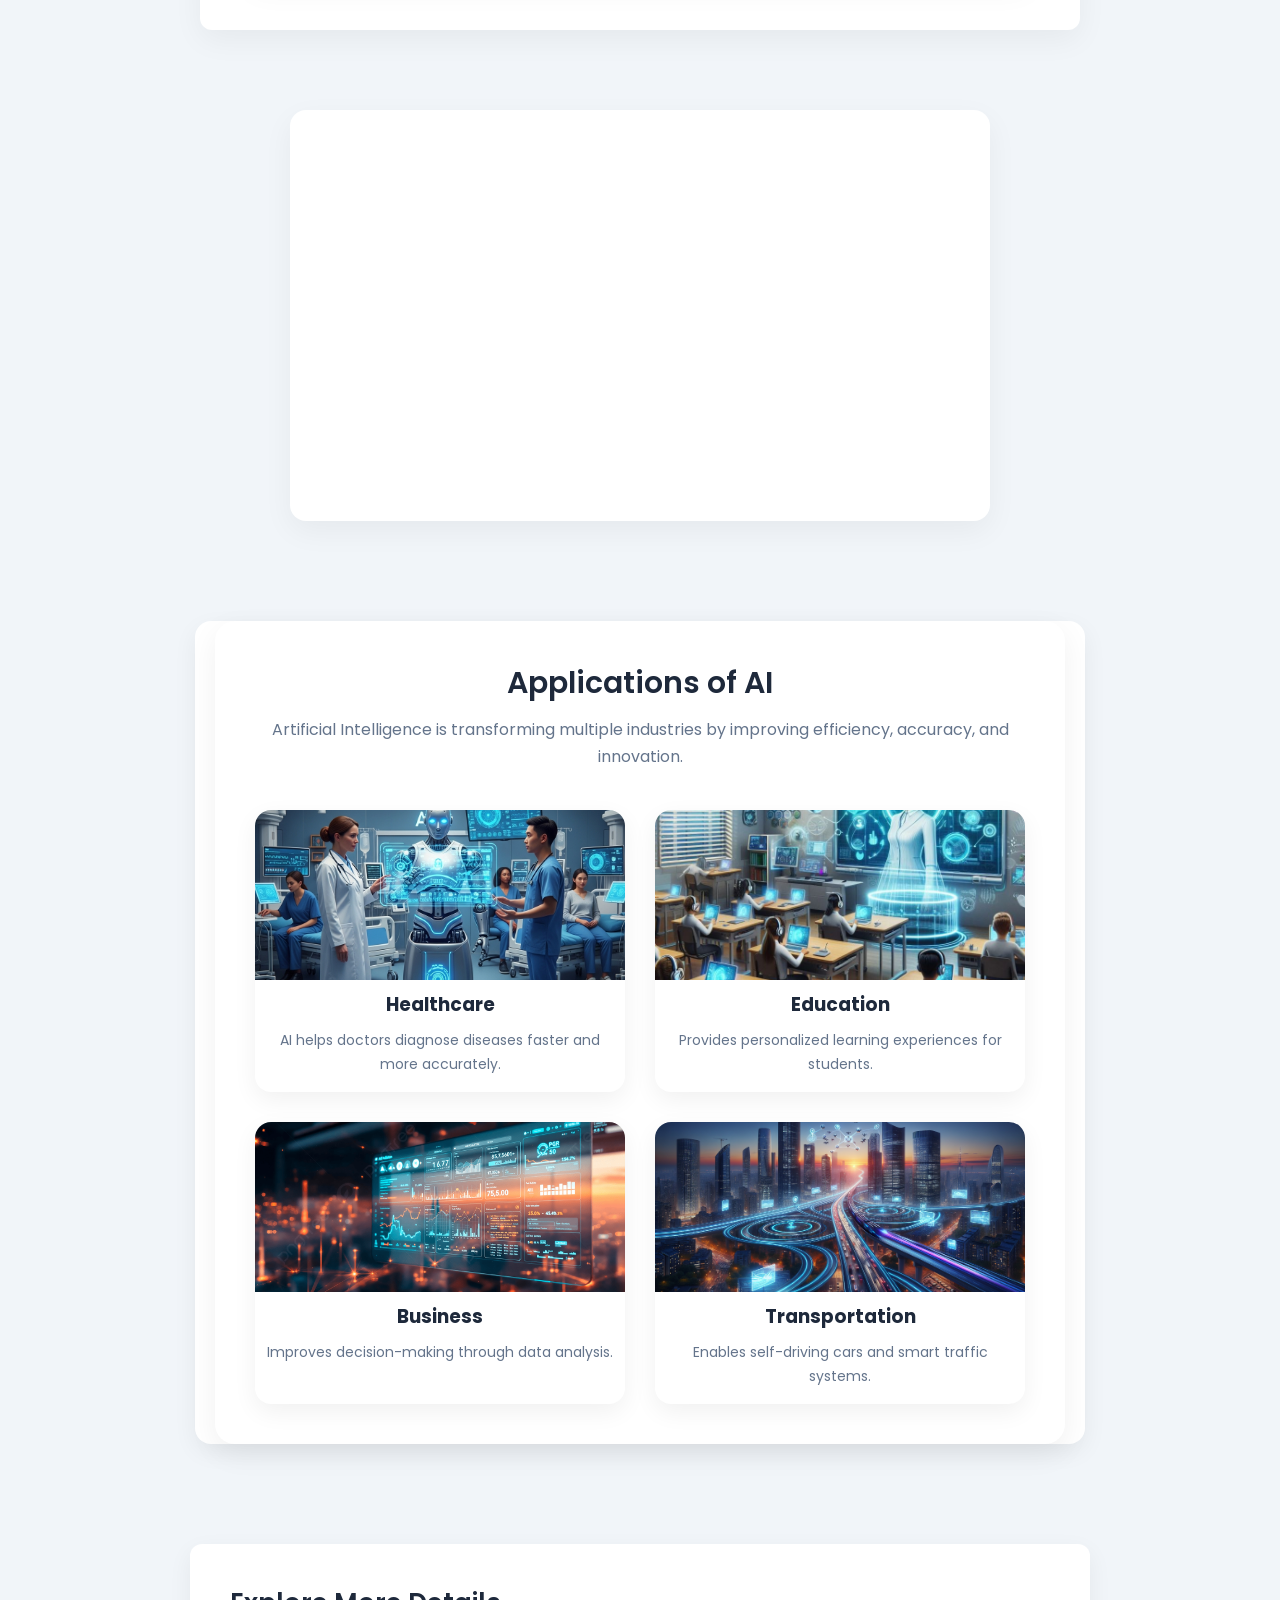
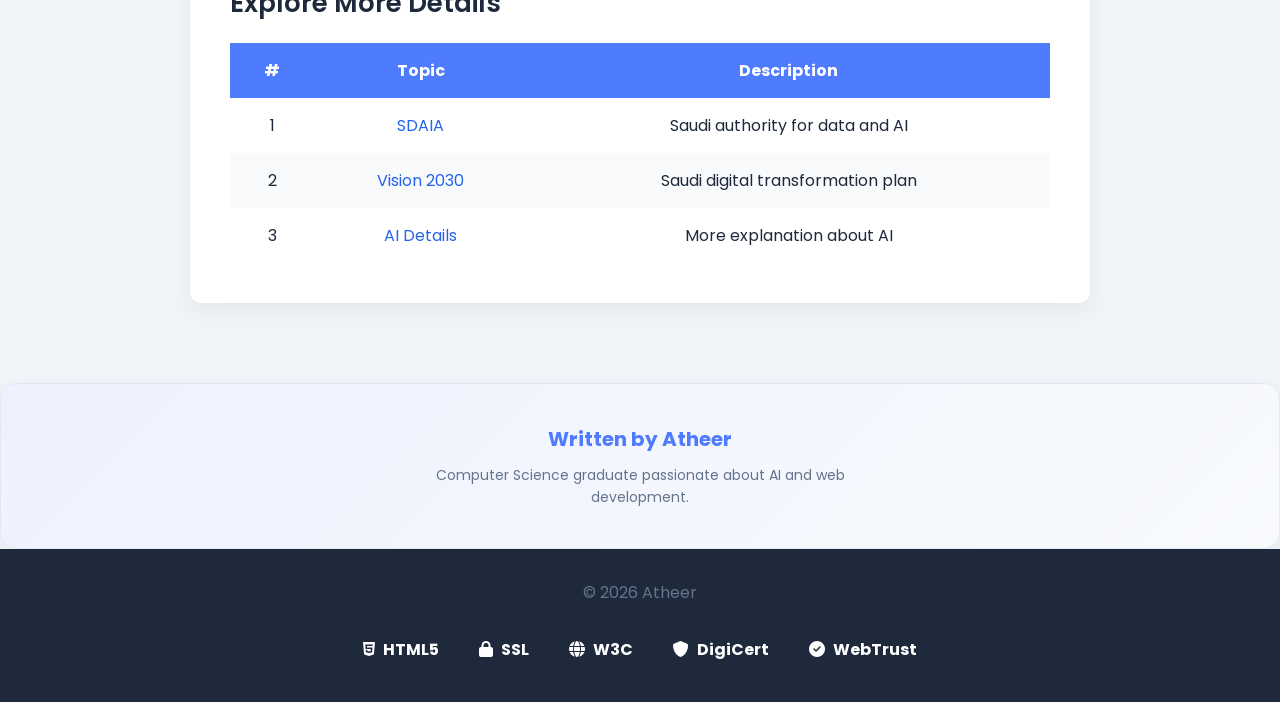
==== commit bcd77a15: "Improve article UI, navigation, and dashboard design" ====
--- a/article/ai/index.html
+++ b/article/ai/index.html
@@ -60,234 +60,297 @@
   
 </header>
 
-<!-- CARDS (مختصر المقال) -->
+<!-- CARDS  -->
 <section class="cards">
 
-  <div class="card">What is AI?</div>
-  <div class="card">How AI Works</div>
-  <div class="card">Applications</div>
-  <div class="card">Benefits</div>
-  <div class="card">Challenges</div>
-  <div class="card">Future of AI</div>
+  <a href="#ai" class="card">What is AI?</a>
+  <a href="#how" class="card">How AI Works</a>
+  <a href="#apps" class="card">Applications</a>
+  <a href="#benefits" class="card">Benefits</a>
+  <a href="#challenges" class="card">Challenges</a>
+  <a href="#future" class="card">Future of AI</a>
 
 </section>
 
 <!-- CONTENT -->
-<main>
-    <h2 style="display:none;">AI Article Content</h2>
-  <article>
-  <!-- INTRO (تعريف + صورة) -->
-  <section class="intro">
-
-    <div class="intro-text">
-      <h2>What is Artificial Intelligence?</h2>
-      <p>
-        Artificial Intelligence (AI) is a technology that enables machines to
-        learn, think, and make decisions like humans. It is becoming an essential
-        part of modern life and is used in many fields.
-      </p>
-
-      <ul>
-        <li>✔ Helps automate tasks</li>
-        <li>✔ Improves accuracy</li>
-        <li>✔ Supports decision making</li>
-      </ul>
+
+  <main class="article-container">
+    <article class="article">
+
+  <article class="article">
+
+    <!-- INTRO -->
+    <h2 id="ai">What is Artificial Intelligence?</h2>
+    <p>
+      Artificial Intelligence (AI) is a technology that enables machines to
+      learn, think, and make decisions like humans. It is becoming an essential
+      part of modern life and is used in many fields such as healthcare,
+      education, and business.
+    </p>
+
+<div class="mini-cards">
+
+  <div class="mini-card">
+    <i class="fas fa-robot"></i>
+    <span>Helps automate repetitive tasks efficiently</span>
+  </div>
+
+  <div class="mini-card">
+    <i class="fas fa-check-circle"></i>
+    <span>Improves accuracy and reduces human errors</span>
+  </div>
+
+  <div class="mini-card">
+    <i class="fas fa-brain"></i>
+    <span>Supports better decision-making using data</span>
+  </div>
+
+</div>
+
+
+    <!-- HOW AI WORKS -->
+    <h2 id="how">How AI Works</h2>
+    <p>
+      AI systems rely on large datasets to learn patterns and make predictions.
+      Through machine learning algorithms, systems improve their performance
+      over time without being explicitly programmed.
+    </p>
+
+    <p>
+      The process involves three main steps:
+    </p>
+
+    <div class="mini-cards">
+
+  <div class="mini-card">
+    <i class="fas fa-database"></i>
+    <span><strong>Data Collection:</strong> Gathering large amounts of information</span>
+  </div>
+
+  <div class="mini-card">
+    <i class="fas fa-brain"></i>
+    <span><strong>Learning:</strong> Identifying patterns using algorithms</span>
+  </div>
+
+  <div class="mini-card">
+    <i class="fas fa-cogs"></i>
+    <span><strong>Decision Making:</strong> Producing outputs based on learned data</span>
+  </div>
+
+</div>
+
+
+    <!-- BENEFITS -->
+    <h2 id="benefits">Benefits of AI</h2>
+
+<p>
+  AI provides numerous benefits across different sectors. It enhances
+  productivity, reduces costs, and enables faster processing of data.
+</p>
+
+<div class="mini-cards">
+
+  <div class="mini-card">
+    <i class="fas fa-clock"></i>
+    <span>Saving time by automating tasks</span>
+  </div>
+
+  <div class="mini-card">
+    <i class="fas fa-bullseye"></i>
+    <span>Increasing accuracy in operations</span>
+  </div>
+
+  <div class="mini-card">
+    <i class="fas fa-tachometer-alt"></i>
+    <span>Improving speed and efficiency</span>
+  </div>
+
+</div>
+
+
+    <!-- CHALLENGES -->
+    <h2 id="challenges">Challenges of AI</h2>
+    <p>
+      Despite its advantages, AI also presents several challenges that must be addressed.
+    </p>
+
+ <div class="mini-cards">
+
+  <div class="mini-card">
+    <i class="fas fa-user-times"></i>
+    <span><strong>Job Loss:</strong> Automation may replace certain human jobs</span>
+  </div>
+
+  <div class="mini-card">
+    <i class="fas fa-shield-alt"></i>
+    <span><strong>Privacy Issues:</strong> Large data usage can lead to risks</span>
+  </div>
+
+  <div class="mini-card">
+    <i class="fas fa-exclamation-triangle"></i>
+    <span><strong>Errors:</strong> AI systems can still make mistakes</span>
+  </div>
+
+</div>
+
+
+    <!-- FUTURE -->
+    <h2 id="future">Future of AI</h2>
+    <p>
+      AI is expected to continue evolving rapidly. It will become more integrated
+      into everyday life, helping humans achieve more with intelligent systems.
+    </p>
+
+
+    <!-- SAUDI -->
+    <h2>AI in Saudi Arabia</h2>
+    <p>
+      Saudi Arabia is one of the leading countries investing in Artificial Intelligence
+      as part of Vision 2030. The Kingdom aims to become a global hub for data
+      and AI technologies.
+    </p>
+
+<div class="mini-cards">
+
+  <div class="mini-card">
+    <i class="fas fa-eye"></i>
+    <span><strong>Vision 2030:</strong> Focus on digital transformation</span>
+  </div>
+
+  <div class="mini-card">
+    <i class="fas fa-chart-line"></i>
+    <span><strong>National Strategy:</strong> Position among top AI economies</span>
+  </div>
+
+  <div class="mini-card">
+    <i class="fas fa-landmark"></i>
+    <span><strong>Smart Government:</strong> Enhancing services using AI</span>
+  </div>
+
+</div>
+
+    <!-- YEAR OF AI -->
+    <h2>Year of Artificial Intelligence</h2>
+    <p>
+      Saudi Arabia promotes awareness, education, and innovation in AI technologies
+      by encouraging students and supporting startups.
+    </p>
+
+<div class="mini-cards">
+
+  <div class="mini-card">
+    <i class="fas fa-graduation-cap"></i>
+    <span>Encouraging students to learn AI</span>
+  </div>
+
+  <div class="mini-card">
+    <i class="fas fa-lightbulb"></i>
+    <span>Supporting innovation and startups</span>
+  </div>
+
+  <div class="mini-card">
+    <i class="fas fa-laptop-code"></i>
+    <span>Developing digital skills</span>
+  </div>
+
+</div>
+
+
+  </article>
+
+</main>
+ <!-- YOUTUBE VIDEO -->
+<section class="video-section">
+  <iframe 
+    src="https://www.youtube.com/embed/RzkD_rTEBYs"
+    title="YouTube video"
+    frameborder="0"
+    allowfullscreen>
+  </iframe>
+</section>
+<!-- APPLICATIONS -->
+<section id="apps" class="apps-section">
+
+  <div class="apps-wrapper">
+
+    <h2>Applications of AI</h2>
+    <p>
+      Artificial Intelligence is transforming multiple industries by improving
+      efficiency, accuracy, and innovation.
+    </p>
+
+    <div class="apps-grid">
+
+      <div class="app-card">
+        <img src="images/healthcare.jpg">
+        <h3>Healthcare</h3>
+        <p>AI helps doctors diagnose diseases faster and more accurately.</p>
+      </div>
+
+      <div class="app-card">
+        <img src="images/education.jpg">
+        <h3>Education</h3>
+        <p>Provides personalized learning experiences for students.</p>
+      </div>
+
+      <div class="app-card">
+        <img src="images/business.jpg">
+        <h3>Business</h3>
+        <p>Improves decision-making through data analysis.</p>
+      </div>
+
+      <div class="app-card">
+        <img src="images/transport.jpg">
+        <h3>Transportation</h3>
+        <p>Enables self-driving cars and smart traffic systems.</p>
+      </div>
+
     </div>
 
-    <div class="intro-img">
-      <img src="images/Ai-photo.jpg" alt="AI illustration showing machine learning concept">
-    </div>
-
-  </section>
-
-
-  <!--  HOW AI WORKS -->
-  <section class="info-section">
-  <h2>How AI Works</h2>
-
-  <div class="info-grid">
-
-    <div class="info-box">
-      <h3><i class="fas fa-database"></i> Data</h3>
-      <p>AI systems collect large amounts of data to learn patterns.</p>
-    </div>
-
-    <div class="info-box">
-      <h3><i class="fas fa-brain"></i> Learning</h3>
-      <p>Machine learning allows systems to improve over time.</p>
-    </div>
-
-    <div class="info-box">
-      <h3><i class="fas fa-bolt"></i> Decisions</h3>
-      <p>AI makes decisions based on data and learned patterns.</p>
-    </div>
-
-  </div>
+  </div>
+
 </section>
 
 
-  <!--  APPLICATIONS -->
-<section class="apps-section">
-  <h2>Applications of AI</h2>
-
-  <div class="apps-grid">
-
-    <div class="app-card">
-      <img src="images/healthcare.jpg" alt="AI in Healthcare">
-      <h3>Healthcare</h3>
-      <p>Diagnosing diseases</p>
-    </div>
-
-    <div class="app-card">
-      <img src="images/education.jpg" alt="AI in Education">
-      <h3>Education</h3>
-      <p>Personalized learning</p>
-    </div>
-
-    <div class="app-card">
-      <img src="images/business.jpg" alt="AI in Business">
-      <h3>Business</h3>
-      <p>Data analysis</p>
-    </div>
-
-    <div class="app-card">
-      <img src="images/transport.jpg" alt="AI in Transportation">
-      <h3>Transportation</h3>
-      <p>Self-driving</p>
-    </div>
-
-  </div>
+<!-- TABLE -->
+<section class="table-section">
+
+  <h2>Explore More Details</h2>
+
+  <table>
+    <thead>
+      <tr>
+        <th>#</th>
+        <th>Topic</th>
+        <th>Description</th>
+      </tr>
+    </thead>
+
+    <tbody>
+      <tr>
+        <td>1</td>
+        <td><a href="https://sdaia.gov.sa" target="_blank">SDAIA</a></td>
+        <td>Saudi authority for data and AI</td>
+      </tr>
+
+      <tr>
+        <td>2</td>
+        <td><a href="https://www.vision2030.gov.sa" target="_blank">Vision 2030</a></td>
+        <td>Saudi digital transformation plan</td>
+      </tr>
+
+      <tr>
+        <td>3</td>
+        <td><a href="ai-details.html">AI Details</a></td>
+        <td>More explanation about AI</td>
+      </tr>
+    </tbody>
+  </table>
+
 </section>
 
-  <!--  BENEFITS -->
-  <section>
-  <h2>Benefits of AI</h2>
-
-  <div class="cards overview-cards">
-    <div class="card">
-      <i class="fas fa-clock"></i>
-      <span>Saves Time</span>
-    </div>
-
-    <div class="card">
-      <i class="fas fa-bullseye"></i>
-      <span>Accuracy</span>
-    </div>
-
-    <div class="card">
-      <i class="fas fa-tachometer-alt"></i>
-      <span>Speed</span>
-    </div>
-  </div>
-</section>
-
-
-  <!--  CHALLENGES -->
-<section class="list-section">
-  <h2>Challenges of AI</h2>
-
-  <ul>
-    <li><strong><i class="fas fa-user-times"></i> Job Loss:</strong> Automation may replace jobs</li>
-
-<li><strong><i class="fas fa-shield-alt"></i> Privacy:</strong> Data risks</li>
-
-<li><strong><i class="fas fa-exclamation-triangle"></i> Errors:</strong> AI mistakes</li>
-  </ul>
-</section>
-
-
-  <section class="combined-card">
-
-  <div class="card-block">
-    <h2>Future of AI</h2>
-    <p>
-      AI will continue to grow and become more integrated into our daily lives,
-      helping humans achieve more with smarter systems.
-    </p>
-  </div>
-
-  <div class="card-block">
-    <h2>AI in Saudi Arabia</h2>
-    <p>
-      Saudi Arabia is one of the leading countries investing in Artificial Intelligence
-      as part of its Vision 2030. The Kingdom aims to become a global hub for data
-      and AI technologies.
-    </p>
-
-    <ul>
-      <li><strong>Vision 2030:</strong> Focuses on digital transformation and innovation</li>
-      <li><strong>National Strategy for Data & AI:</strong> Positions Saudi Arabia among top AI economies</li>
-      <li><strong>Smart Government:</strong> Enhancing services using AI technologies</li>
-    </ul>
-  </div>
-
-  <div class="card-block">
-    <h2>Year of Artificial Intelligence</h2>
-    <p>
-      Saudi Arabia has emphasized the importance of Artificial Intelligence by
-      promoting awareness, education, and innovation in AI technologies.
-    </p>
-
-    <ul>
-      <li>Encouraging students to learn AI</li>
-      <li>Supporting innovation and startups</li>
-      <li>Developing digital skills for the future</li>
-    </ul>
-  </div>
-
-</section>
-  <!--  TABLE  -->
-  <section class="table-section">
-
-    <h2>Explore More Details</h2>
-
-    <table>
-      <thead>
-        <tr>
-          <th>#</th>
-          <th>Topic</th>
-          <th>Description</th>
-        </tr>
-      </thead>
-
-      <tbody>
-<tr>
-  <td>1</td>
-  <td>
-    <a href="https://sdaia.gov.sa" target="_blank">
-      Saudi Data & AI Authority (SDAIA)
-    </a>
-  </td>
-  <td>Official Saudi authority for data and artificial intelligence</td>
-</tr>
-
-<tr>
-  <td>2</td>
-  <td>
-    <a href="https://www.vision2030.gov.sa" target="_blank">
-      Vision 2030 - Digital Transformation
-    </a>
-  </td>
-  <td>Saudi Arabia’s plan for AI and digital future</td>
-</tr>
-
-<tr>
-  <td>3</td>
-  <td>
-    <a href="ai-details.html">
-      Introduction to Artificial Intelligence
-    </a>
-  </td>
-  <td>Detailed explanation of AI concepts</td>
-</tr>
-      </tbody>
-    </table>
-
-  </section>
-</article>
-</main>
-
-
+
+<!-- AUTHOR -->
 <div class="author-box">
   <h3>Written by Atheer</h3>
   <p>Computer Science graduate passionate about AI and web development.</p>
--- a/article/ai/style.css
+++ b/article/ai/style.css
@@ -474,14 +474,7 @@
   animation:fadeIn 0.6s ease;
 }
 
-h2::after{
-  content:"";
-  display:block;
-  width:50px;
-  height:3px;
-  background:var(--primary);
-  margin-top:8px;
-}
+
 button:focus{
   outline:2px solid #fff;
 }
@@ -542,15 +535,7 @@
   margin-bottom:8px;
   font-size:24px;
 }
-.card-block h2::after{
-  content:"";
-  display:block;
-  width:50px;
-  height:3px;
-  background:var(--primary);
-  margin-top:8px;
-  margin-bottom:18px; 
-}
+
 .card-block p{
   margin-bottom:12px;
   line-height:1.8;
@@ -635,4 +620,188 @@
   max-width:500px;
   margin:auto;
   color:var(--text-light);
+}
+.article-container{
+  display:flex;
+  justify-content:center;
+  padding:40px 20px;
+}
+
+.article{
+  max-width:880px;
+  background:#fff;
+  padding:50px;
+  border-radius:12px;
+  box-shadow:0 10px 30px rgba(0,0,0,0.05);
+}
+
+
+.article h2{
+  font-size:28px;
+
+  margin-top:50px;   
+  margin-bottom:15px;
+  border-left:4px solid var(--primary);
+  padding-left:12px; 
+}
+
+.article p{
+  font-size:18px;
+  line-height:1.9;
+  margin-bottom:20px; 
+}
+
+.article ul{
+  margin:15px 0 25px 20px;
+}
+
+
+/* تحسين الخط */
+.article{
+  font-family: "Georgia", serif;
+}
+.apps-grid{
+  display:grid;
+  grid-template-columns:repeat(2, 1fr); 
+  gap:30px;
+  margin-top:40px;
+}
+@media (max-width:768px){
+  .apps-grid{
+    grid-template-columns:1fr; 
+  }
+}
+
+.app-card h3{
+  margin:10px;
+}
+
+.app-card p{
+  padding:0 10px 15px;
+  font-size:14px;
+}
+
+.app-card:hover{
+  transform:translateY(-5px);
+}
+
+
+.apps-section h2{
+  font-size:30px;
+  margin-bottom:10px;
+}
+
+.apps-subtitle{
+  color:var(--text-light);
+  margin-bottom:30px;
+}
+
+
+.apps-section{
+  max-width:890px;
+  margin:80px auto;
+  padding:40px 20px;
+  text-align:center;
+}
+
+
+.table-section{
+  max-width:900px;
+  margin:80px auto;
+  padding:40px;
+  background:#fff;
+  border-radius:12px;
+}
+.app-card{
+  background:#fff;
+  border-radius:16px;
+  overflow:hidden;
+  box-shadow:0 8px 25px rgba(0,0,0,0.06);
+  transition:0.3s;
+}
+
+.app-card p{
+  margin-top:auto;
+}
+
+.app-card img{
+  width:100%;
+  height:170px;
+  object-fit:cover;
+  display:block;
+}
+
+.apps-wrapper{
+  max-width:900px;   
+  margin:auto;
+  background:#fff;
+  border-radius:20px;
+  padding:40px;
+  box-shadow:0 10px 30px rgba(0,0,0,0.06);
+}
+
+.apps-section{
+  margin:100px auto;
+  padding:0 20px;
+}
+
+
+/* ================= VIDEO ================= */
+
+/* 🔥 الشكل الأساسي (لكل الشاشات) */
+.video-section{
+  max-width:700px;
+  margin:40px auto;
+  background:#fff;
+  padding:20px;
+  border-radius:16px;
+  box-shadow:0 10px 30px rgba(0,0,0,0.05);
+}
+
+.video-section iframe{
+  width:100%;
+  aspect-ratio:16/9; 
+  border-radius:12px;
+  display:block;
+}
+
+.mini-cards{
+  display:flex;
+  gap:15px;
+  flex-wrap:wrap;
+  margin:25px 0;
+}
+
+.mini-card{
+  background:#f1f5f9;
+  padding:12px 18px;
+  border-radius:999px;
+  display:flex;
+  align-items:center;
+  gap:10px;
+  font-size:14px;
+  transition:0.3s;
+}
+
+.mini-card i{
+  color:var(--primary);
+}
+
+.mini-card:hover{
+  background:var(--primary-soft);
+  transform:scale(1.05);
+}
+
+html{
+  scroll-behavior: smooth;
+}
+/* ================= RESPONSIVE ================= */
+
+@media (max-width:900px){
+
+  .video-section{
+    max-width:100%;
+    padding:15px;
+  }
+
 }
